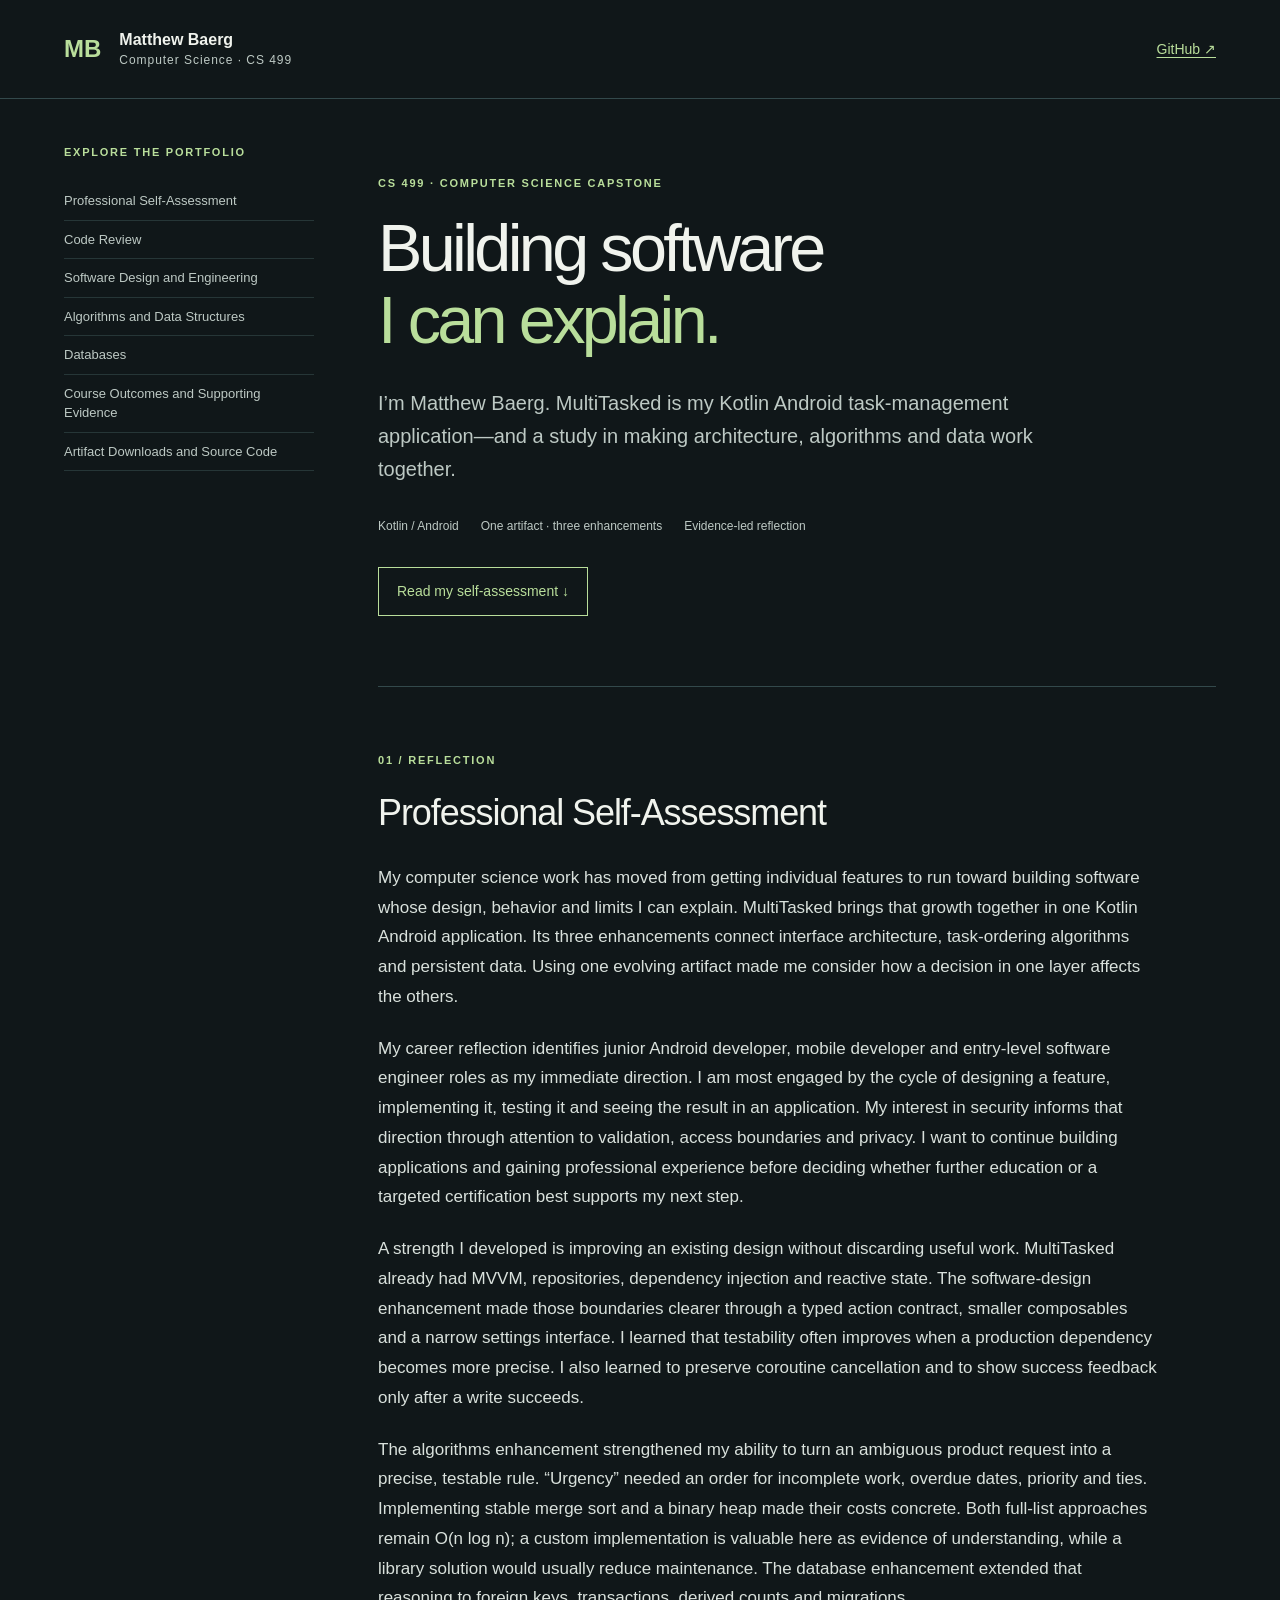
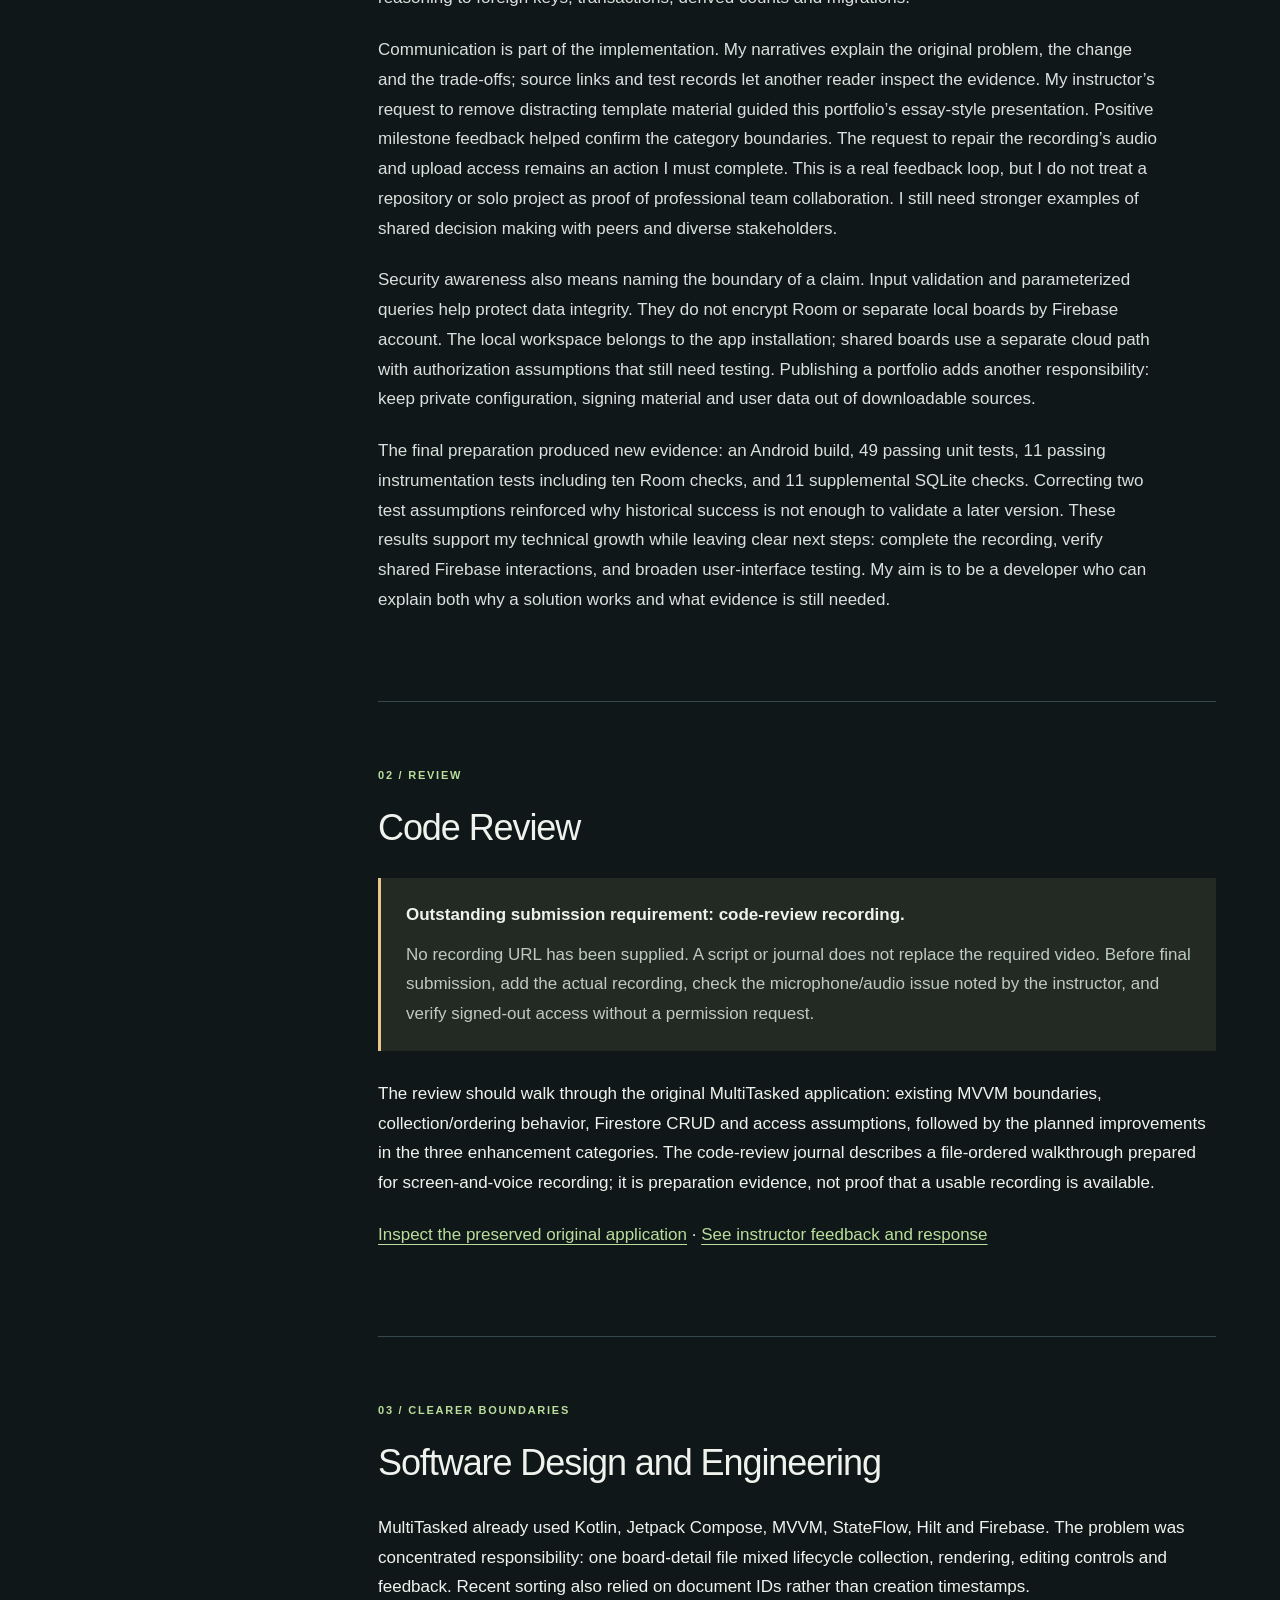
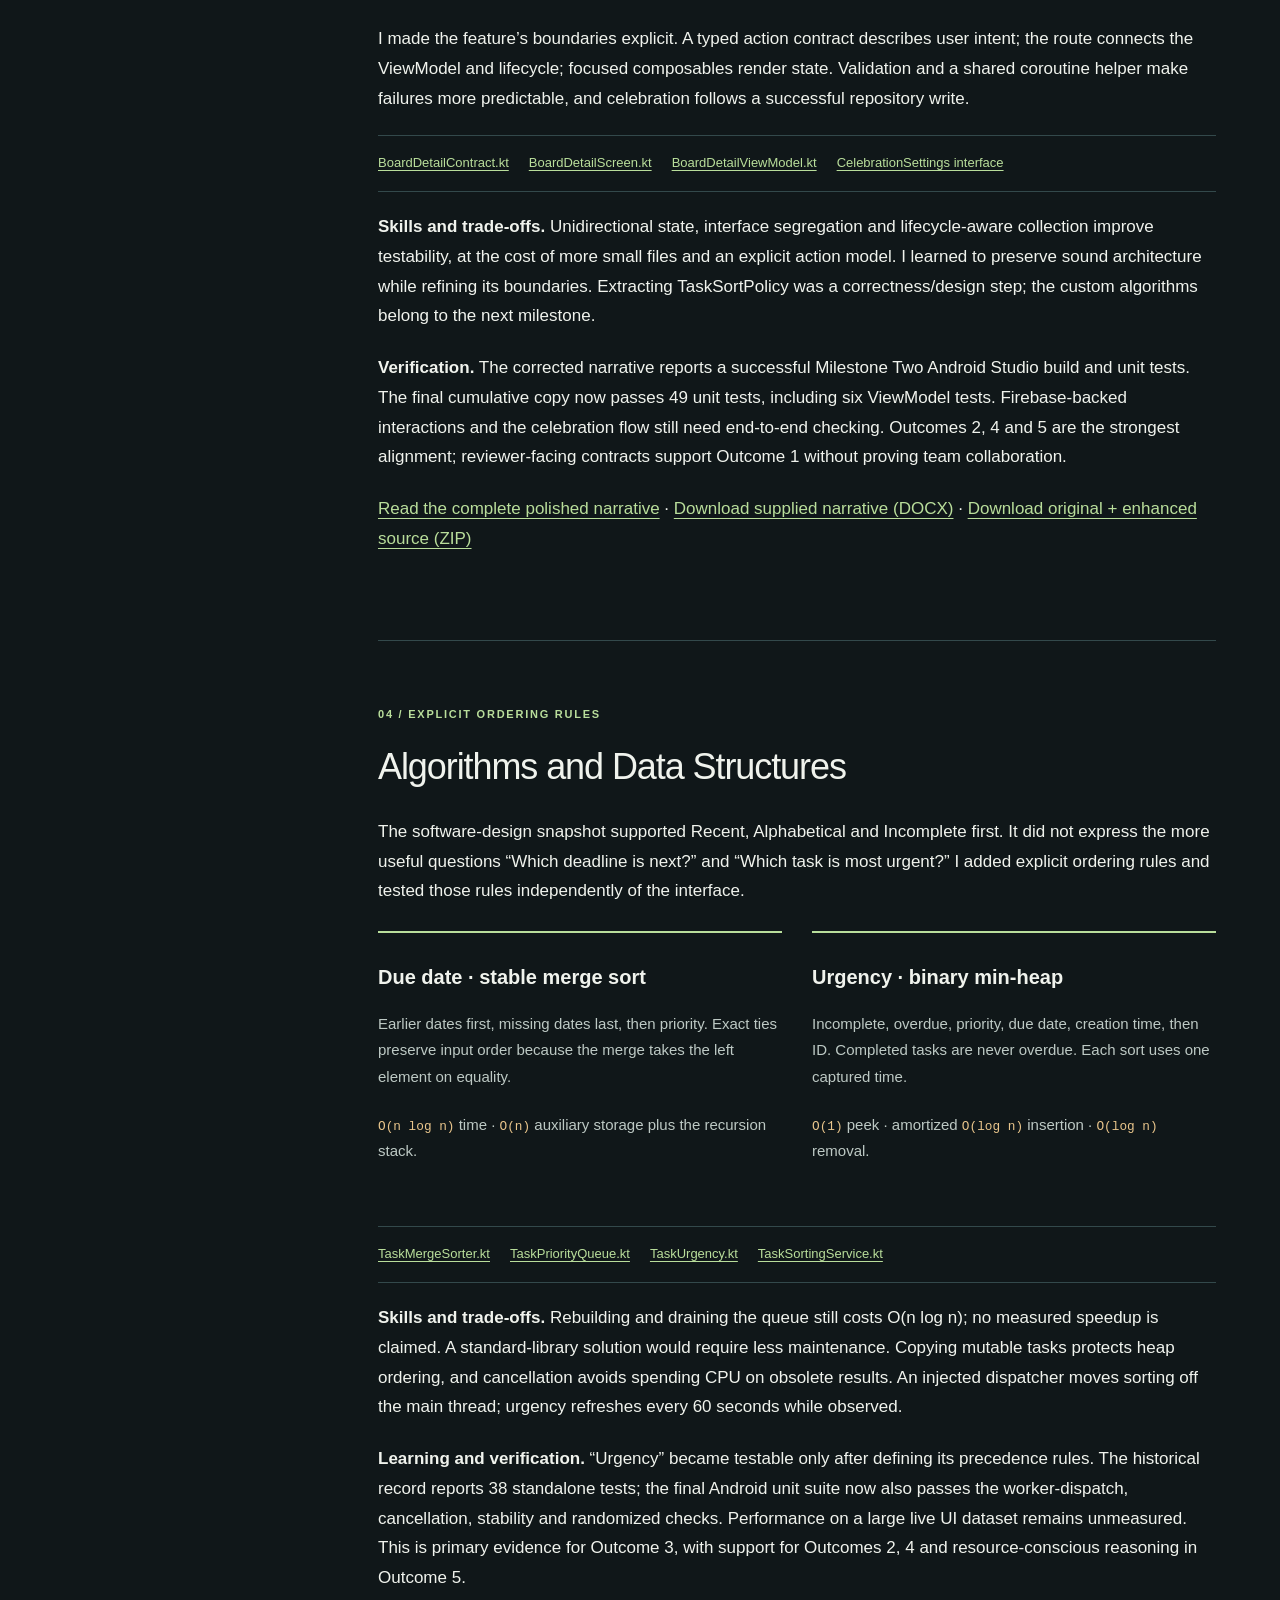
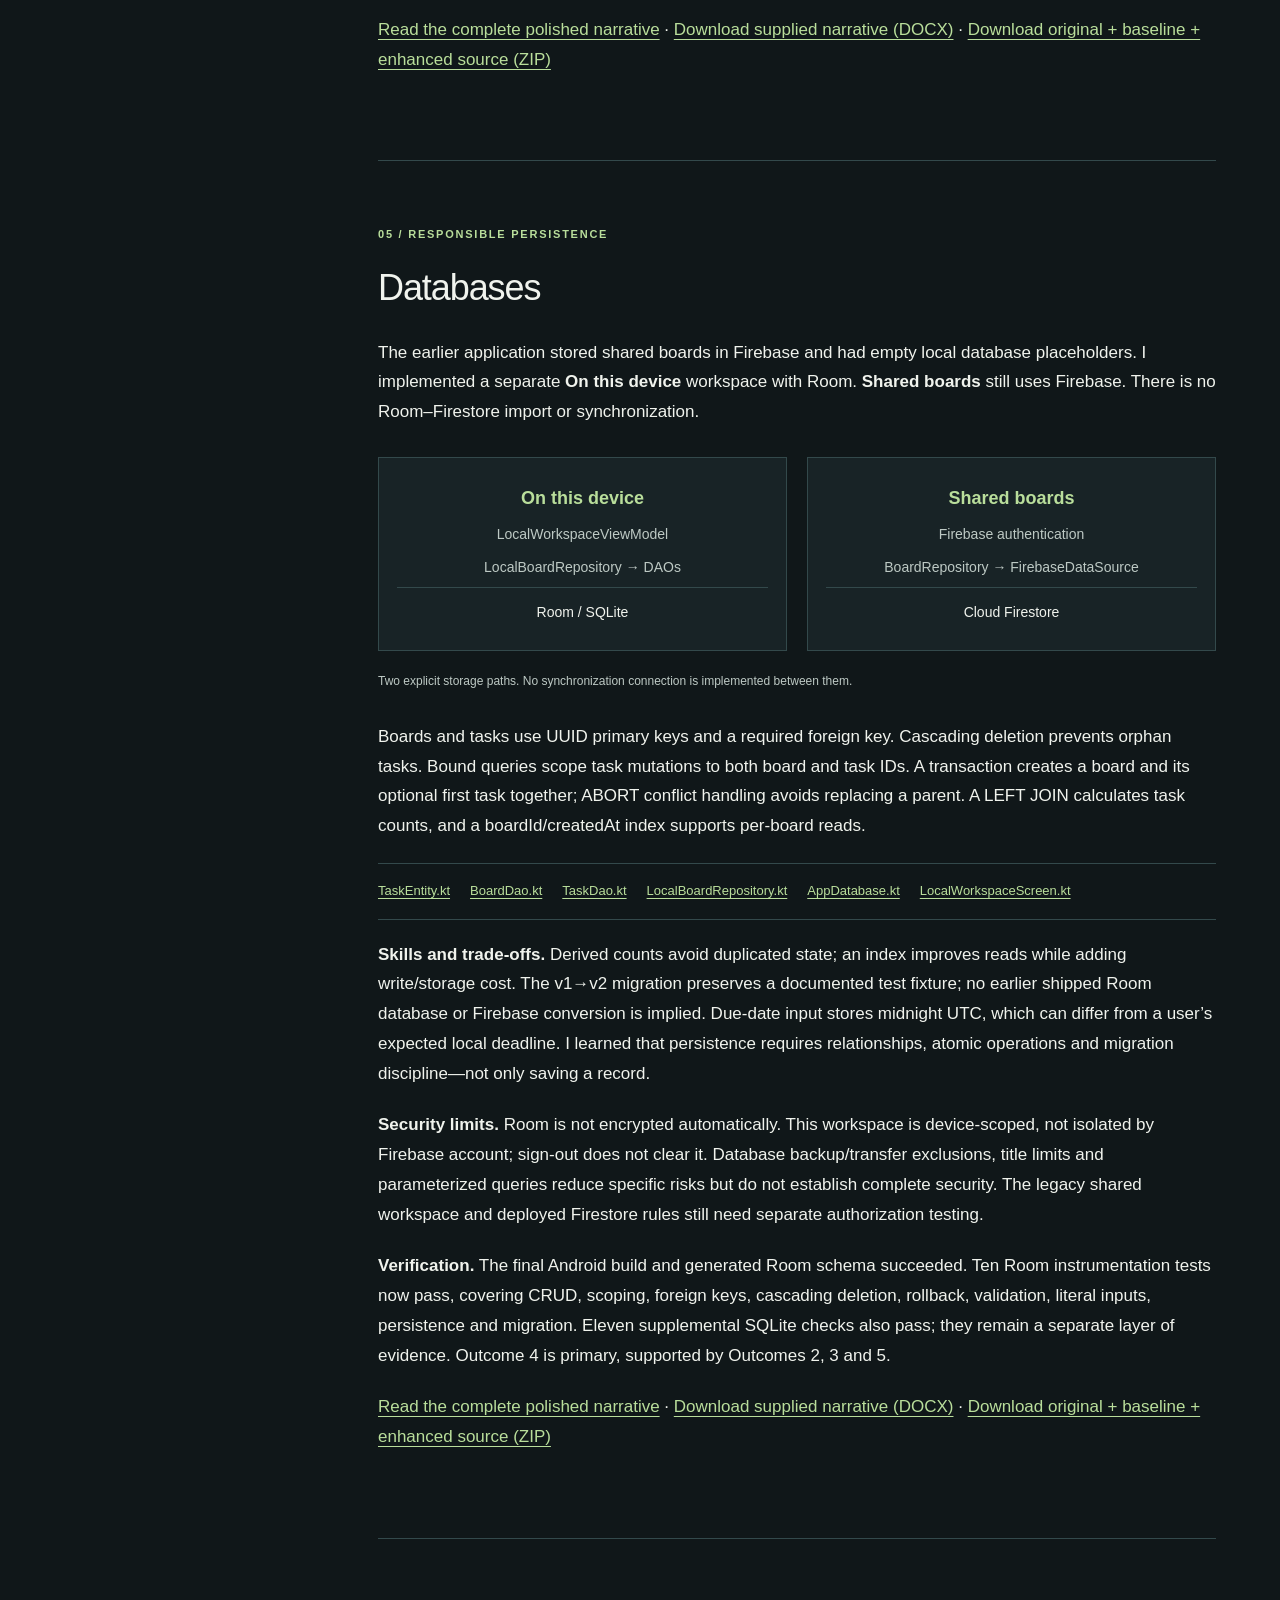
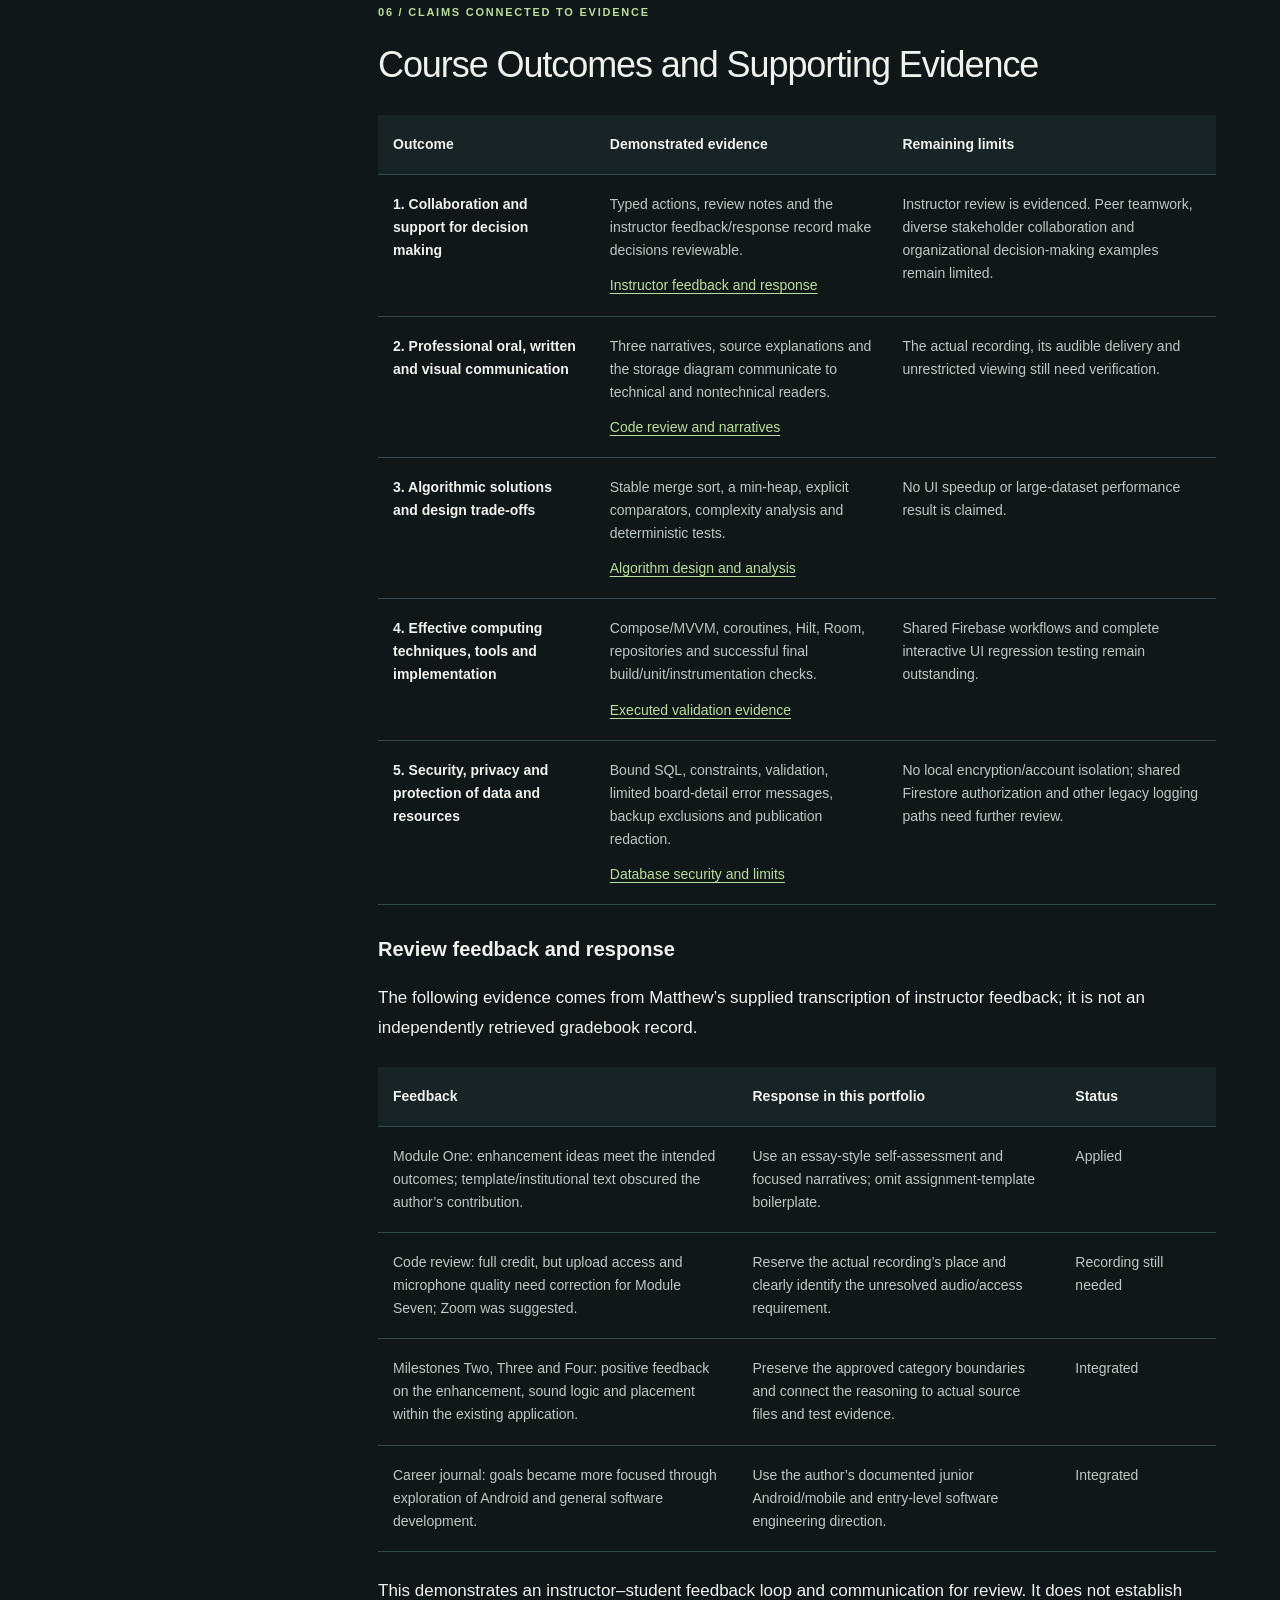
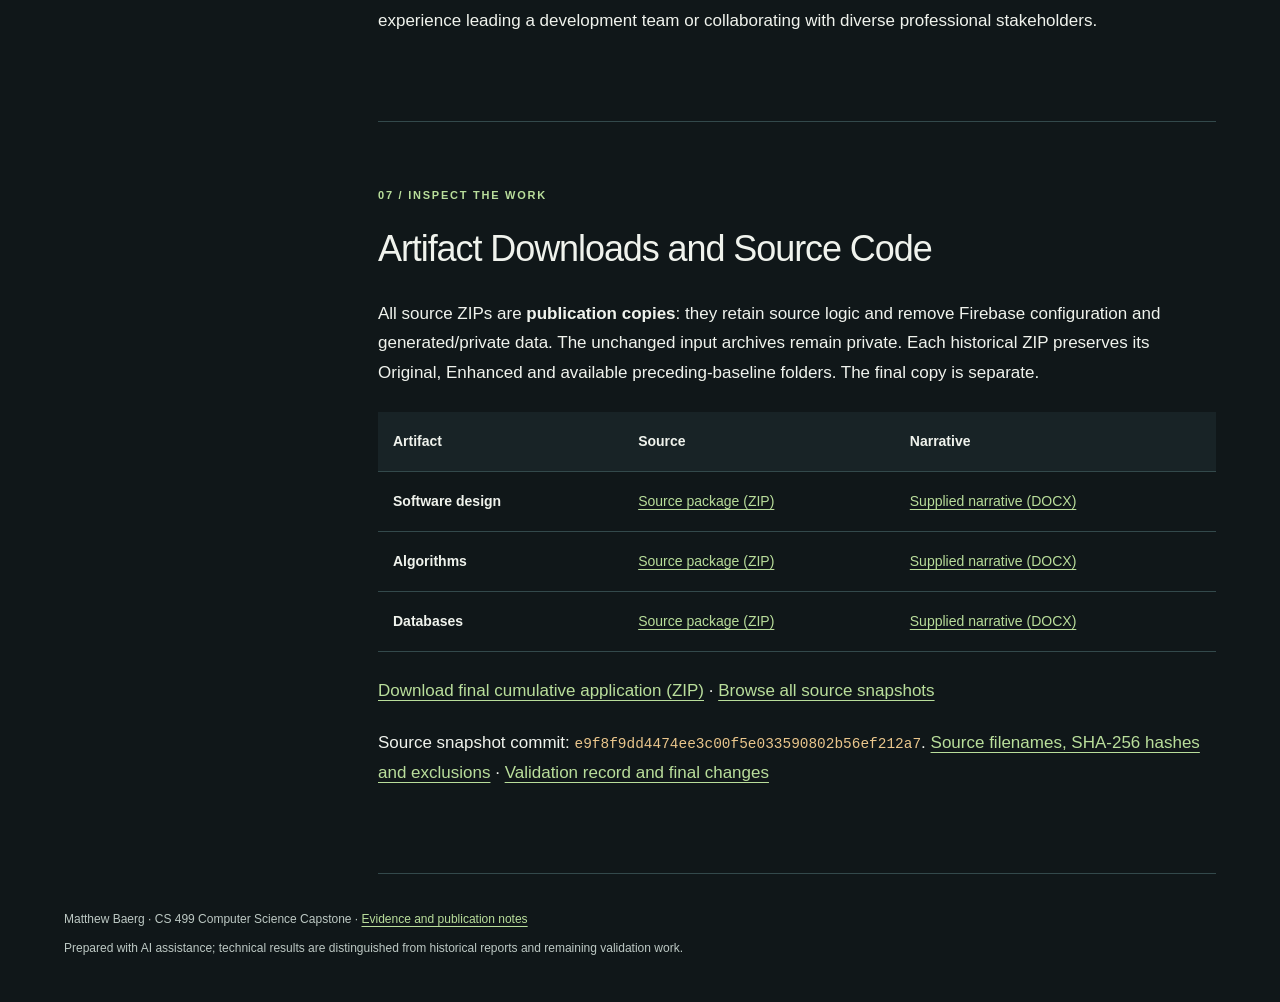
==== docs/index.html @ eed85184 "Build accessible CS 499 portfolio with narratives, outcomes and evidence" ====
<!doctype html><html lang="en"><head><meta charset="utf-8"><meta name="viewport" content="width=device-width,initial-scale=1"><meta name="description" content="Matthew Baerg’s CS 499 ePortfolio: MultiTasked Android architecture, algorithms, databases, and verified evidence."><title>CS 499 ePortfolio | Matthew Baerg</title><link rel="stylesheet" href="assets/style.css"></head><body><a class="skip" href="#main">Skip to content</a><header><a class="brand" href="index.html">MB<span>Matthew Baerg <small>Computer Science · CS 499</small></span></a><a class="repo-link" href="https://github.com/NovaKampfer/Capstone">GitHub ↗</a></header><div class="layout"><aside><nav aria-label="Portfolio sections"><p class="eyebrow">Explore the portfolio</p><a href="#assessment">Professional Self-Assessment</a><a href="#review">Code Review</a><a href="#design">Software Design and Engineering</a><a href="#algorithms">Algorithms and Data Structures</a><a href="#databases">Databases</a><a href="#outcomes">Course Outcomes and Supporting Evidence</a><a href="#downloads">Artifact Downloads and Source Code</a></nav></aside><main id="main" tabindex="-1"><div class="hero"><p class="eyebrow">CS 499 · Computer Science Capstone</p><h1>Building software<br><span>I can explain.</span></h1><p class="lede">I’m Matthew Baerg. MultiTasked is my Kotlin Android task-management application—and a study in making architecture, algorithms and data work together.</p><div class="hero-meta"><span>Kotlin / Android</span><span>One artifact · three enhancements</span><span>Evidence-led reflection</span></div><a class="button" href="#assessment">Read my self-assessment ↓</a></div><section id="assessment" aria-labelledby="assessment-title"><p class="eyebrow">01 / Reflection</p><h2 id="assessment-title">Professional Self-Assessment</h2><div class="prose"><p>My computer science work has moved from getting individual features to run toward building software whose design, behavior and limits I can explain. MultiTasked brings that growth together in one Kotlin Android application. Its three enhancements connect interface architecture, task-ordering algorithms and persistent data. Using one evolving artifact made me consider how a decision in one layer affects the others.</p><p>My career reflection identifies junior Android developer, mobile developer and entry-level software engineer roles as my immediate direction. I am most engaged by the cycle of designing a feature, implementing it, testing it and seeing the result in an application. My interest in security informs that direction through attention to validation, access boundaries and privacy. I want to continue building applications and gaining professional experience before deciding whether further education or a targeted certification best supports my next step.</p><p>A strength I developed is improving an existing design without discarding useful work. MultiTasked already had MVVM, repositories, dependency injection and reactive state. The software-design enhancement made those boundaries clearer through a typed action contract, smaller composables and a narrow settings interface. I learned that testability often improves when a production dependency becomes more precise. I also learned to preserve coroutine cancellation and to show success feedback only after a write succeeds.</p><p>The algorithms enhancement strengthened my ability to turn an ambiguous product request into a precise, testable rule. “Urgency” needed an order for incomplete work, overdue dates, priority and ties. Implementing stable merge sort and a binary heap made their costs concrete. Both full-list approaches remain O(n log n); a custom implementation is valuable here as evidence of understanding, while a library solution would usually reduce maintenance. The database enhancement extended that reasoning to foreign keys, transactions, derived counts and migrations.</p><p>Communication is part of the implementation. My narratives explain the original problem, the change and the trade-offs; source links and test records let another reader inspect the evidence. My instructor’s request to remove distracting template material guided this portfolio’s essay-style presentation. Positive milestone feedback helped confirm the category boundaries. The request to repair the recording’s audio and upload access remains an action I must complete. This is a real feedback loop, but I do not treat a repository or solo project as proof of professional team collaboration. I still need stronger examples of shared decision making with peers and diverse stakeholders.</p><p>Security awareness also means naming the boundary of a claim. Input validation and parameterized queries help protect data integrity. They do not encrypt Room or separate local boards by Firebase account. The local workspace belongs to the app installation; shared boards use a separate cloud path with authorization assumptions that still need testing. Publishing a portfolio adds another responsibility: keep private configuration, signing material and user data out of downloadable sources.</p><p>The final preparation produced new evidence: an Android build, 49 passing unit tests, 11 passing instrumentation tests including ten Room checks, and 11 supplemental SQLite checks. Correcting two test assumptions reinforced why historical success is not enough to validate a later version. These results support my technical growth while leaving clear next steps: complete the recording, verify shared Firebase interactions, and broaden user-interface testing. My aim is to be a developer who can explain both why a solution works and what evidence is still needed.</p></div></section><section id="review" aria-labelledby="review-title"><p class="eyebrow">02 / Review</p><h2 id="review-title">Code Review</h2><div class="notice"><strong>Outstanding submission requirement: code-review recording.</strong><p>No recording URL has been supplied. A script or journal does not replace the required video. Before final submission, add the actual recording, check the microphone/audio issue noted by the instructor, and verify signed-out access without a permission request.</p></div><p>The review should walk through the original MultiTasked application: existing MVVM boundaries, collection/ordering behavior, Firestore CRUD and access assumptions, followed by the planned improvements in the three enhancement categories. The code-review journal describes a file-ordered walkthrough prepared for screen-and-voice recording; it is preparation evidence, not proof that a usable recording is available.</p><p><a href="https://github.com/NovaKampfer/Capstone/blob/e9f8f9dd4474ee3c00f5e033590802b56ef212a7/artifacts/milestone-four/Original/README.md">Inspect the preserved original application</a> · <a href="#feedback">See instructor feedback and response</a></p></section><section id="design" aria-labelledby="design-title"><p class="eyebrow">03 / Clearer boundaries</p><h2 id="design-title">Software Design and Engineering</h2><p>MultiTasked already used Kotlin, Jetpack Compose, MVVM, StateFlow, Hilt and Firebase. The problem was concentrated responsibility: one board-detail file mixed lifecycle collection, rendering, editing controls and feedback. Recent sorting also relied on document IDs rather than creation timestamps.</p><p>I made the feature’s boundaries explicit. A typed action contract describes user intent; the route connects the ViewModel and lifecycle; focused composables render state. Validation and a shared coroutine helper make failures more predictable, and celebration follows a successful repository write.</p><div class="source-list"><a href="https://github.com/NovaKampfer/Capstone/blob/e9f8f9dd4474ee3c00f5e033590802b56ef212a7/artifacts/milestone-two/Enhanced/app/src/main/java/com/MatthewBaerg/multitasked/ui/tasks/BoardDetailContract.kt">BoardDetailContract.kt</a><a href="https://github.com/NovaKampfer/Capstone/blob/e9f8f9dd4474ee3c00f5e033590802b56ef212a7/artifacts/milestone-two/Enhanced/app/src/main/java/com/MatthewBaerg/multitasked/ui/tasks/BoardDetailScreen.kt">BoardDetailScreen.kt</a><a href="https://github.com/NovaKampfer/Capstone/blob/e9f8f9dd4474ee3c00f5e033590802b56ef212a7/artifacts/milestone-two/Enhanced/app/src/main/java/com/MatthewBaerg/multitasked/ui/tasks/BoardDetailViewModel.kt">BoardDetailViewModel.kt</a><a href="https://github.com/NovaKampfer/Capstone/blob/e9f8f9dd4474ee3c00f5e033590802b56ef212a7/artifacts/milestone-two/Enhanced/app/src/main/java/com/MatthewBaerg/multitasked/ui/Settings.kt">CelebrationSettings interface</a></div><p><strong>Skills and trade-offs.</strong> Unidirectional state, interface segregation and lifecycle-aware collection improve testability, at the cost of more small files and an explicit action model. I learned to preserve sound architecture while refining its boundaries. Extracting TaskSortPolicy was a correctness/design step; the custom algorithms belong to the next milestone.</p><p><strong>Verification.</strong> The corrected narrative reports a successful Milestone Two Android Studio build and unit tests. The final cumulative copy now passes 49 unit tests, including six ViewModel tests. Firebase-backed interactions and the celebration flow still need end-to-end checking. Outcomes 2, 4 and 5 are the strongest alignment; reviewer-facing contracts support Outcome 1 without proving team collaboration.</p><p><a href="design-narrative.html">Read the complete polished narrative</a> · <a href="downloads/software-design-narrative.docx">Download supplied narrative (DOCX)</a> · <a href="downloads/MultiTasked-milestone-two-publication.zip">Download original + enhanced source (ZIP)</a></p></section><section id="algorithms" aria-labelledby="algorithms-title"><p class="eyebrow">04 / Explicit ordering rules</p><h2 id="algorithms-title">Algorithms and Data Structures</h2><p>The software-design snapshot supported Recent, Alphabetical and Incomplete first. It did not express the more useful questions “Which deadline is next?” and “Which task is most urgent?” I added explicit ordering rules and tested those rules independently of the interface.</p><div class="comparison"><div><h3>Due date · stable merge sort</h3><p>Earlier dates first, missing dates last, then priority. Exact ties preserve input order because the merge takes the left element on equality.</p><p><code>O(n log n)</code> time · <code>O(n)</code> auxiliary storage plus the recursion stack.</p></div><div><h3>Urgency · binary min-heap</h3><p>Incomplete, overdue, priority, due date, creation time, then ID. Completed tasks are never overdue. Each sort uses one captured time.</p><p><code>O(1)</code> peek · amortized <code>O(log n)</code> insertion · <code>O(log n)</code> removal.</p></div></div><div class="source-list"><a href="https://github.com/NovaKampfer/Capstone/blob/e9f8f9dd4474ee3c00f5e033590802b56ef212a7/artifacts/milestone-three/Enhanced/app/src/main/java/com/MatthewBaerg/multitasked/ui/tasks/TaskMergeSorter.kt">TaskMergeSorter.kt</a><a href="https://github.com/NovaKampfer/Capstone/blob/e9f8f9dd4474ee3c00f5e033590802b56ef212a7/artifacts/milestone-three/Enhanced/app/src/main/java/com/MatthewBaerg/multitasked/ui/tasks/TaskPriorityQueue.kt">TaskPriorityQueue.kt</a><a href="https://github.com/NovaKampfer/Capstone/blob/e9f8f9dd4474ee3c00f5e033590802b56ef212a7/artifacts/milestone-three/Enhanced/app/src/main/java/com/MatthewBaerg/multitasked/ui/tasks/TaskUrgency.kt">TaskUrgency.kt</a><a href="https://github.com/NovaKampfer/Capstone/blob/e9f8f9dd4474ee3c00f5e033590802b56ef212a7/artifacts/milestone-three/Enhanced/app/src/main/java/com/MatthewBaerg/multitasked/ui/tasks/TaskSortingService.kt">TaskSortingService.kt</a></div><p><strong>Skills and trade-offs.</strong> Rebuilding and draining the queue still costs O(n log n); no measured speedup is claimed. A standard-library solution would require less maintenance. Copying mutable tasks protects heap ordering, and cancellation avoids spending CPU on obsolete results. An injected dispatcher moves sorting off the main thread; urgency refreshes every 60 seconds while observed.</p><p><strong>Learning and verification.</strong> “Urgency” became testable only after defining its precedence rules. The historical record reports 38 standalone tests; the final Android unit suite now also passes the worker-dispatch, cancellation, stability and randomized checks. Performance on a large live UI dataset remains unmeasured. This is primary evidence for Outcome 3, with support for Outcomes 2, 4 and resource-conscious reasoning in Outcome 5.</p><p><a href="algorithms-narrative.html">Read the complete polished narrative</a> · <a href="downloads/algorithms-narrative.docx">Download supplied narrative (DOCX)</a> · <a href="downloads/MultiTasked-milestone-three-publication.zip">Download original + baseline + enhanced source (ZIP)</a></p></section><section id="databases" aria-labelledby="databases-title"><p class="eyebrow">05 / Responsible persistence</p><h2 id="databases-title">Databases</h2><p>The earlier application stored shared boards in Firebase and had empty local database placeholders. I implemented a separate <strong>On this device</strong> workspace with Room. <strong>Shared boards</strong> still uses Firebase. There is no Room–Firestore import or synchronization.</p><figure class="architecture"><div><strong>On this device</strong><span>LocalWorkspaceViewModel</span><span>LocalBoardRepository → DAOs</span><b>Room / SQLite</b></div><div><strong>Shared boards</strong><span>Firebase authentication</span><span>BoardRepository → FirebaseDataSource</span><b>Cloud Firestore</b></div><figcaption>Two explicit storage paths. No synchronization connection is implemented between them.</figcaption></figure><p>Boards and tasks use UUID primary keys and a required foreign key. Cascading deletion prevents orphan tasks. Bound queries scope task mutations to both board and task IDs. A transaction creates a board and its optional first task together; ABORT conflict handling avoids replacing a parent. A LEFT JOIN calculates task counts, and a boardId/createdAt index supports per-board reads.</p><div class="source-list"><a href="https://github.com/NovaKampfer/Capstone/blob/e9f8f9dd4474ee3c00f5e033590802b56ef212a7/artifacts/milestone-four/Enhanced/app/src/main/java/com/MatthewBaerg/multitasked/data/local/TaskEntity.kt">TaskEntity.kt</a><a href="https://github.com/NovaKampfer/Capstone/blob/e9f8f9dd4474ee3c00f5e033590802b56ef212a7/artifacts/milestone-four/Enhanced/app/src/main/java/com/MatthewBaerg/multitasked/data/local/BoardDao.kt">BoardDao.kt</a><a href="https://github.com/NovaKampfer/Capstone/blob/e9f8f9dd4474ee3c00f5e033590802b56ef212a7/artifacts/milestone-four/Enhanced/app/src/main/java/com/MatthewBaerg/multitasked/data/local/TaskDao.kt">TaskDao.kt</a><a href="https://github.com/NovaKampfer/Capstone/blob/e9f8f9dd4474ee3c00f5e033590802b56ef212a7/artifacts/milestone-four/Enhanced/app/src/main/java/com/MatthewBaerg/multitasked/data/local/LocalBoardRepository.kt">LocalBoardRepository.kt</a><a href="https://github.com/NovaKampfer/Capstone/blob/e9f8f9dd4474ee3c00f5e033590802b56ef212a7/artifacts/milestone-four/Enhanced/app/src/main/java/com/MatthewBaerg/multitasked/data/local/AppDatabase.kt">AppDatabase.kt</a><a href="https://github.com/NovaKampfer/Capstone/blob/e9f8f9dd4474ee3c00f5e033590802b56ef212a7/artifacts/milestone-four/Enhanced/app/src/main/java/com/MatthewBaerg/multitasked/ui/local/LocalWorkspaceScreen.kt">LocalWorkspaceScreen.kt</a></div><p><strong>Skills and trade-offs.</strong> Derived counts avoid duplicated state; an index improves reads while adding write/storage cost. The v1→v2 migration preserves a documented test fixture; no earlier shipped Room database or Firebase conversion is implied. Due-date input stores midnight UTC, which can differ from a user’s expected local deadline. I learned that persistence requires relationships, atomic operations and migration discipline—not only saving a record.</p><p><strong>Security limits.</strong> Room is not encrypted automatically. This workspace is device-scoped, not isolated by Firebase account; sign-out does not clear it. Database backup/transfer exclusions, title limits and parameterized queries reduce specific risks but do not establish complete security. The legacy shared workspace and deployed Firestore rules still need separate authorization testing.</p><p><strong>Verification.</strong> The final Android build and generated Room schema succeeded. Ten Room instrumentation tests now pass, covering CRUD, scoping, foreign keys, cascading deletion, rollback, validation, literal inputs, persistence and migration. Eleven supplemental SQLite checks also pass; they remain a separate layer of evidence. Outcome 4 is primary, supported by Outcomes 2, 3 and 5.</p><p><a href="databases-narrative.html">Read the complete polished narrative</a> · <a href="downloads/databases-narrative.docx">Download supplied narrative (DOCX)</a> · <a href="downloads/MultiTasked-milestone-four-publication.zip">Download original + baseline + enhanced source (ZIP)</a></p></section><section id="outcomes" aria-labelledby="outcomes-title"><p class="eyebrow">06 / Claims connected to evidence</p><h2 id="outcomes-title">Course Outcomes and Supporting Evidence</h2><div class="table-wrap" tabindex="0" role="region" aria-label="Course outcomes and evidence"><table><thead><tr><th scope="col">Outcome</th><th scope="col">Demonstrated evidence</th><th scope="col">Remaining limits</th></tr></thead><tbody><tr><th scope="row">1. Collaboration and support for decision making</th><td>Typed actions, review notes and the instructor feedback/response record make decisions reviewable.<p><a href="index.html#feedback">Instructor feedback and response</a></p></td><td>Instructor review is evidenced. Peer teamwork, diverse stakeholder collaboration and organizational decision-making examples remain limited.</td></tr><tr><th scope="row">2. Professional oral, written and visual communication</th><td>Three narratives, source explanations and the storage diagram communicate to technical and nontechnical readers.<p><a href="index.html#review">Code review and narratives</a></p></td><td>The actual recording, its audible delivery and unrestricted viewing still need verification.</td></tr><tr><th scope="row">3. Algorithmic solutions and design trade-offs</th><td>Stable merge sort, a min-heap, explicit comparators, complexity analysis and deterministic tests.<p><a href="algorithms-narrative.html">Algorithm design and analysis</a></p></td><td>No UI speedup or large-dataset performance result is claimed.</td></tr><tr><th scope="row">4. Effective computing techniques, tools and implementation</th><td>Compose/MVVM, coroutines, Hilt, Room, repositories and successful final build/unit/instrumentation checks.<p><a href="evidence.html">Executed validation evidence</a></p></td><td>Shared Firebase workflows and complete interactive UI regression testing remain outstanding.</td></tr><tr><th scope="row">5. Security, privacy and protection of data and resources</th><td>Bound SQL, constraints, validation, limited board-detail error messages, backup exclusions and publication redaction.<p><a href="index.html#databases">Database security and limits</a></p></td><td>No local encryption/account isolation; shared Firestore authorization and other legacy logging paths need further review.</td></tr></tbody></table></div><div id="feedback"><h3>Review feedback and response</h3><p>The following evidence comes from Matthew’s supplied transcription of instructor feedback; it is not an independently retrieved gradebook record.</p><div class="table-wrap" tabindex="0" role="region" aria-label="Instructor feedback and actions"><table><thead><tr><th scope="col">Feedback</th><th scope="col">Response in this portfolio</th><th scope="col">Status</th></tr></thead><tbody><tr><td>Module One: enhancement ideas meet the intended outcomes; template/institutional text obscured the author’s contribution.</td><td>Use an essay-style self-assessment and focused narratives; omit assignment-template boilerplate.</td><td>Applied</td></tr><tr><td>Code review: full credit, but upload access and microphone quality need correction for Module Seven; Zoom was suggested.</td><td>Reserve the actual recording’s place and clearly identify the unresolved audio/access requirement.</td><td>Recording still needed</td></tr><tr><td>Milestones Two, Three and Four: positive feedback on the enhancement, sound logic and placement within the existing application.</td><td>Preserve the approved category boundaries and connect the reasoning to actual source files and test evidence.</td><td>Integrated</td></tr><tr><td>Career journal: goals became more focused through exploration of Android and general software development.</td><td>Use the author’s documented junior Android/mobile and entry-level software engineering direction.</td><td>Integrated</td></tr></tbody></table></div><p>This demonstrates an instructor–student feedback loop and communication for review. It does not establish experience leading a development team or collaborating with diverse professional stakeholders.</p></div></section><section id="downloads" aria-labelledby="downloads-title"><p class="eyebrow">07 / Inspect the work</p><h2 id="downloads-title">Artifact Downloads and Source Code</h2><p>All source ZIPs are <strong>publication copies</strong>: they retain source logic and remove Firebase configuration and generated/private data. The unchanged input archives remain private. Each historical ZIP preserves its Original, Enhanced and available preceding-baseline folders. The final copy is separate.</p><div class="table-wrap" tabindex="0" role="region" aria-label="Artifact downloads"><table><thead><tr><th scope="col">Artifact</th><th scope="col">Source</th><th scope="col">Narrative</th></tr></thead><tbody><tr><th scope="row">Software design</th><td><a href="downloads/MultiTasked-milestone-two-publication.zip">Source package (ZIP)</a></td><td><a href="downloads/software-design-narrative.docx">Supplied narrative (DOCX)</a></td></tr><tr><th scope="row">Algorithms</th><td><a href="downloads/MultiTasked-milestone-three-publication.zip">Source package (ZIP)</a></td><td><a href="downloads/algorithms-narrative.docx">Supplied narrative (DOCX)</a></td></tr><tr><th scope="row">Databases</th><td><a href="downloads/MultiTasked-milestone-four-publication.zip">Source package (ZIP)</a></td><td><a href="downloads/databases-narrative.docx">Supplied narrative (DOCX)</a></td></tr></tbody></table></div><p><a href="downloads/MultiTasked-final-publication.zip">Download final cumulative application (ZIP)</a> · <a href="https://github.com/NovaKampfer/Capstone/tree/e9f8f9dd4474ee3c00f5e033590802b56ef212a7/artifacts">Browse all source snapshots</a></p><p>Source snapshot commit: <code>e9f8f9dd4474ee3c00f5e033590802b56ef212a7</code>. <a href="evidence/provenance.json">Source filenames, SHA-256 hashes and exclusions</a> · <a href="evidence.html">Validation record and final changes</a></p></section></main></div><footer>Matthew Baerg · CS 499 Computer Science Capstone · <a href="evidence.html">Evidence and publication notes</a><p>Prepared with AI assistance; technical results are distinguished from historical reports and remaining validation work.</p></footer></body></html>
---- docs/assets/style.css ----
:root{color-scheme:dark;--bg:#101719;--surface:#182326;--line:#33494b;--ink:#f0f3ed;--muted:#bdc9c4;--accent:#b9de9b;--gold:#eac68c}*{box-sizing:border-box}html{scroll-behavior:smooth;scroll-padding-top:2rem}body{margin:0;background:var(--bg);color:var(--ink);font-family:Segoe UI,Arial,sans-serif;font-size:17px;line-height:1.75}a{color:var(--accent);text-underline-offset:.22em;text-decoration-thickness:1px}a:hover{color:white}a:focus-visible,button:focus-visible,[tabindex]:focus-visible,summary:focus-visible{outline:3px solid var(--gold);outline-offset:5px}header{max-width:1440px;margin:auto;padding:28px 5%;display:flex;justify-content:space-between;align-items:center;border-bottom:1px solid var(--line)}.brand{display:flex;align-items:center;gap:18px;font-size:24px;font-weight:700;text-decoration:none;color:var(--accent)}.brand span{font-size:16px;color:var(--ink);line-height:1.4}.brand small{display:block;font-size:12px;letter-spacing:.08em;color:var(--muted);font-weight:400}.repo-link{font-size:14px}.layout{max-width:1440px;margin:auto;display:grid;grid-template-columns:250px minmax(0,1fr);gap:64px;padding:0 5%}aside nav{position:sticky;top:24px;padding:44px 0}nav a{display:block;padding:9px 0;font-size:13px;color:var(--muted);line-height:1.5;text-decoration:none;border-bottom:1px solid #263637}nav a:hover{color:var(--accent)}.eyebrow{text-transform:uppercase;font-size:11px;letter-spacing:.16em;color:var(--accent);font-weight:700;margin:0 0 20px}.hero{padding:75px 0 70px;border-bottom:1px solid var(--line)}h1{font-size:clamp(40px,5.2vw,72px);font-weight:500;letter-spacing:-.055em;line-height:1.08;margin:20px 0 30px}h1 span{color:var(--accent)}.lede{font-size:20px;line-height:1.65;max-width:720px;color:var(--muted)}.hero-meta{display:flex;gap:8px 22px;flex-wrap:wrap;font-size:12px;color:var(--muted);margin:30px 0}.button{display:inline-block;border:1px solid var(--accent);padding:11px 18px;text-decoration:none;font-size:14px}.button:hover{background:var(--accent);color:var(--bg)}section{padding:64px 0;border-bottom:1px solid var(--line);scroll-margin-top:24px}h2{font-size:clamp(26px,3vw,36px);line-height:1.25;font-weight:500;letter-spacing:-.03em;margin:0 0 28px}h3{font-size:20px;line-height:1.4;font-weight:600;margin-top:30px}p{margin:0 0 22px}.prose{max-width:780px}.prose p{color:#d9e1dc}.prose h2{font-size:26px;margin-top:45px}.prose>p:first-child{margin-top:20px}strong{color:var(--ink);font-weight:600}.notice{border-left:3px solid var(--gold);background:#232923;padding:22px 25px;margin:22px 0 28px}.notice p{color:var(--muted);margin:10px 0 0}.source-list{display:flex;flex-wrap:wrap;gap:9px 20px;padding:16px 0;margin-bottom:20px;border-top:1px solid var(--line);border-bottom:1px solid var(--line);font-size:13px}.comparison{display:grid;grid-template-columns:1fr 1fr;gap:30px;margin:25px 0}.comparison>div{border-top:2px solid var(--accent);padding:0 0 15px}.comparison p{font-size:15px;color:var(--muted)}.table-wrap{max-width:100%;overflow-x:auto;margin:24px 0}table{width:100%;border-collapse:collapse;font-size:14px;line-height:1.65}th,td{text-align:left;vertical-align:top;padding:18px 15px;border-bottom:1px solid var(--line);min-width:150px}th{font-weight:600;color:var(--ink)}thead{background:var(--surface)}td{color:var(--muted)}td p{margin:12px 0 0}code{overflow-wrap:anywhere;font-size:.85em;color:var(--gold)}.architecture{margin:30px 0;display:grid;grid-template-columns:1fr 1fr;gap:20px}.architecture>div{display:flex;flex-direction:column;gap:8px;padding:25px 18px;background:var(--surface);border:1px solid var(--line);text-align:center;font-size:14px}.architecture strong{color:var(--accent);font-size:18px}.architecture span{color:var(--muted)}.architecture b{border-top:1px solid var(--line);padding-top:12px;font-weight:500}.architecture figcaption{grid-column:1/-1;color:var(--muted);font-size:12px}footer{max-width:1440px;margin:auto;padding:35px 5%;font-size:12px;color:var(--muted)}footer p{margin:8px 0}.skip{position:absolute;left:16px;top:-100px;background:var(--ink);color:var(--bg);padding:10px;z-index:20}.skip:focus{top:10px}main>h1{margin-top:60px}main>article{margin-bottom:60px}main>h2{margin-top:45px}li{margin-bottom:12px}img{max-width:100%;height:auto} @media(max-width:1000px){.layout{grid-template-columns:200px minmax(0,1fr);gap:30px}}@media(max-width:760px){body{font-size:16px}.layout{display:block;padding:0 6%}header{padding:22px 6%}aside nav{position:static;padding:24px 0;display:grid;grid-template-columns:1fr 1fr;gap:0 20px}nav .eyebrow{grid-column:1/-1;margin-bottom:10px}nav a{font-size:12px}.hero{padding:30px 0 45px}h1{font-size:44px}.lede{font-size:18px}section{padding:45px 0}.comparison,.architecture{grid-template-columns:1fr}.notice{padding:18px}.repo-link{font-size:12px}.brand{gap:12px}.brand span{font-size:14px}th,td{padding:12px}.table-wrap{border-right:1px solid var(--line)}}@media(prefers-reduced-motion:reduce){html{scroll-behavior:auto}}@media print{body{background:white;color:black}header,aside,footer,.button{display:none}.layout{display:block}a,p,.prose p,td,.lede{color:black}.notice,.architecture>div,thead{background:#eee;color:black}strong,th,h1 span,.eyebrow{color:black}section{break-inside:auto}a{overflow-wrap:anywhere}}
p, a, li, th, td { overflow-wrap: anywhere; }
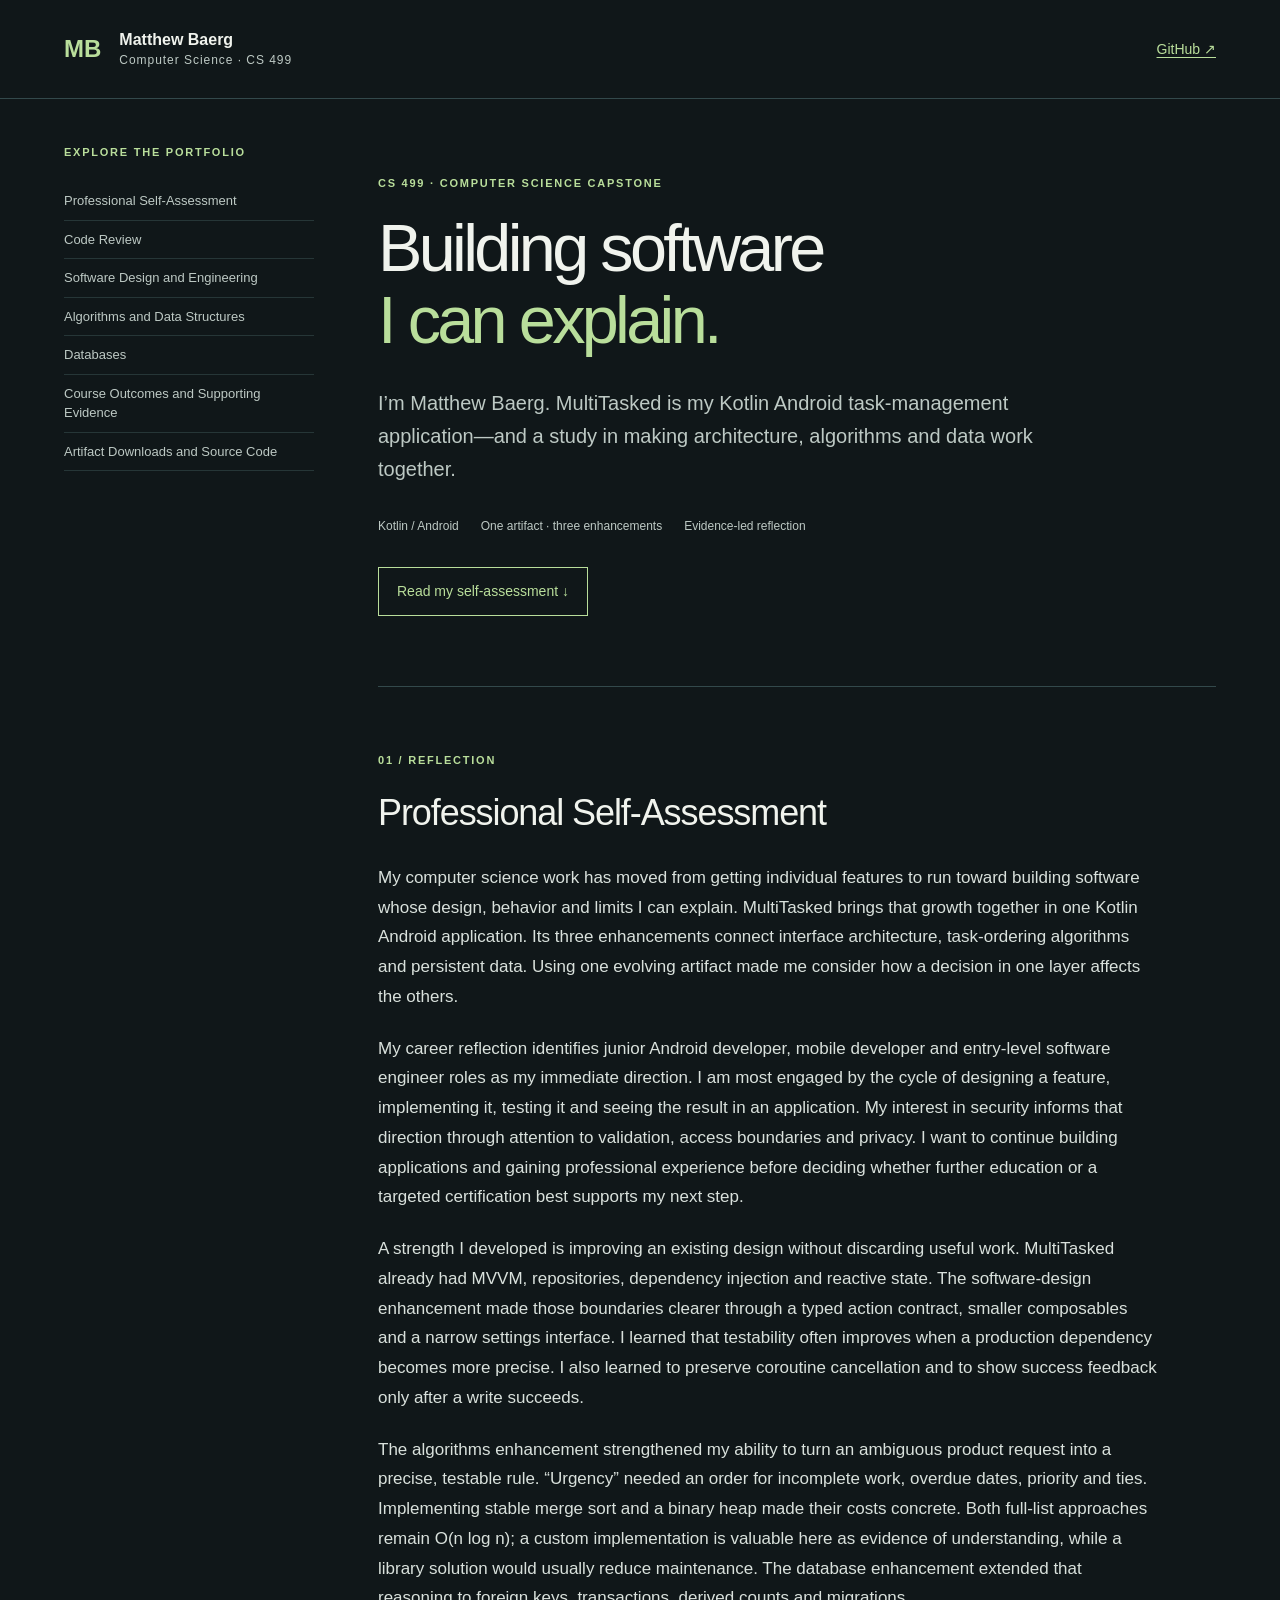
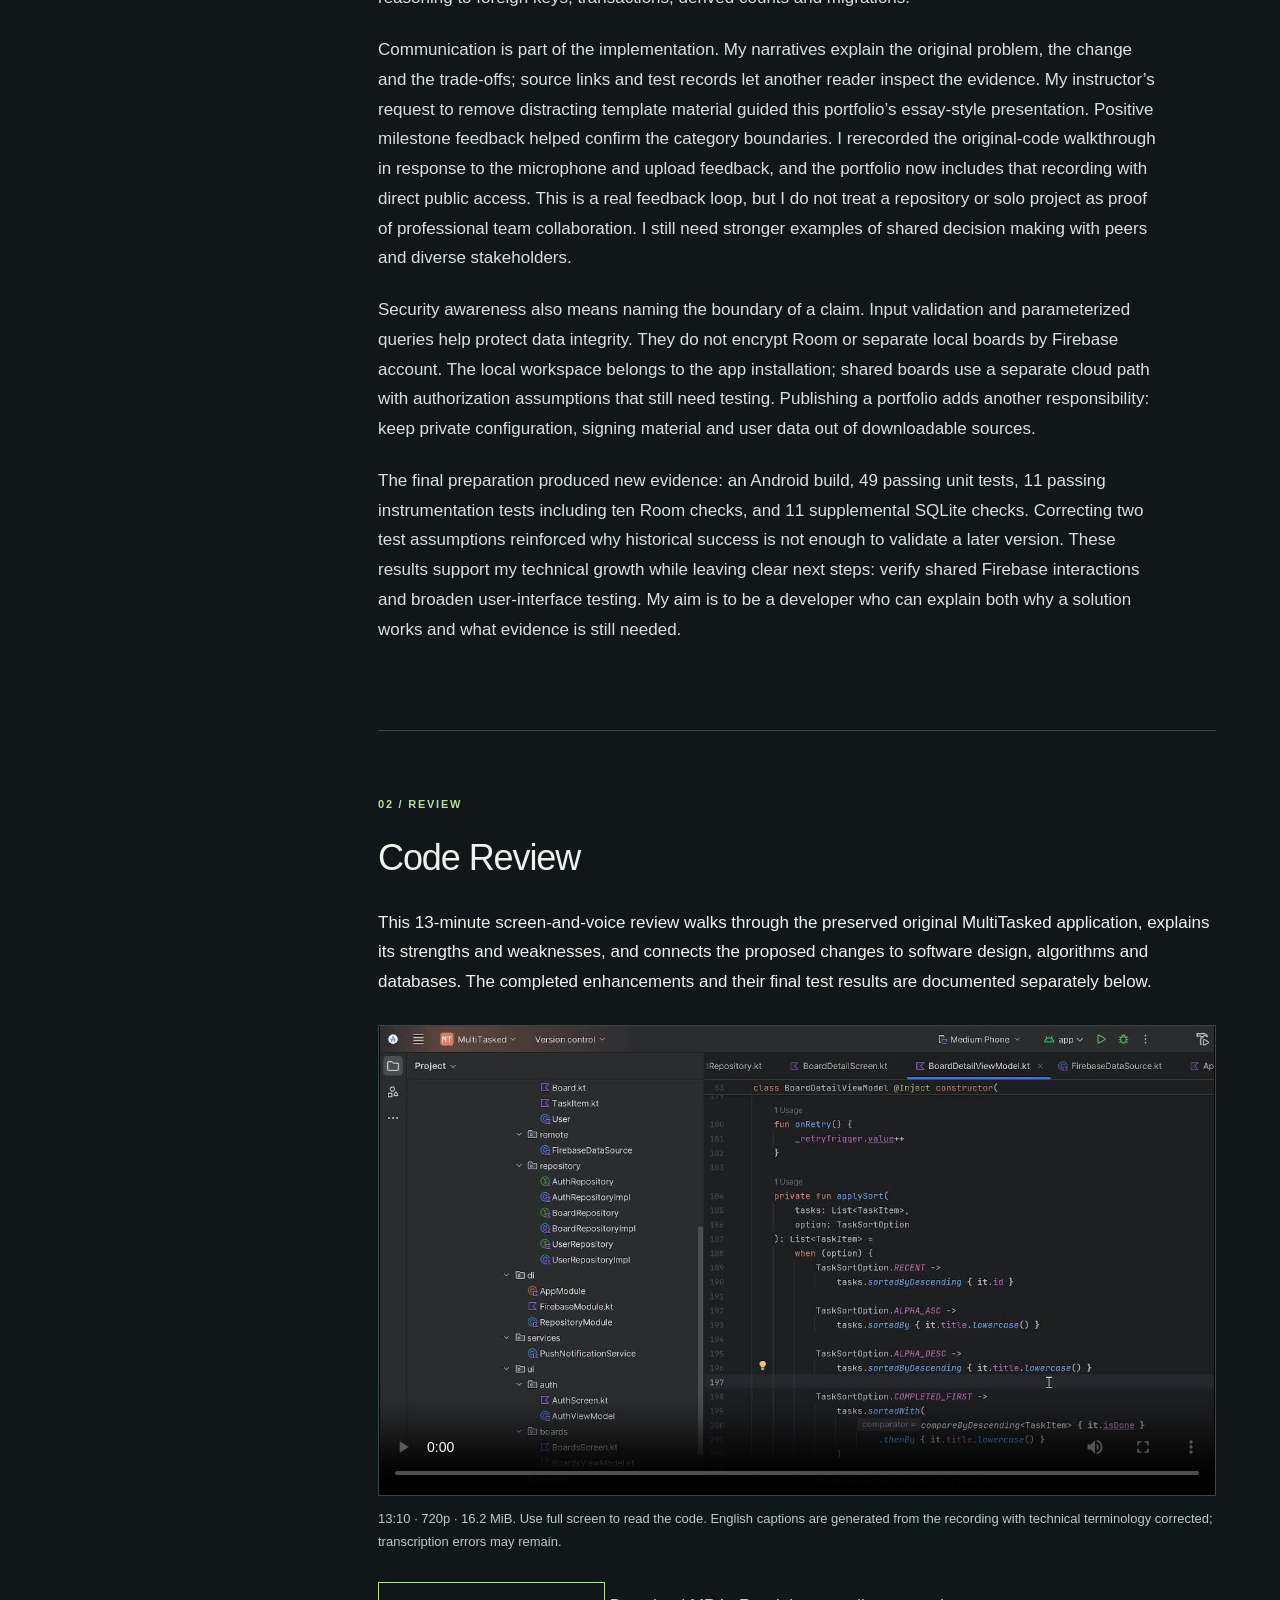
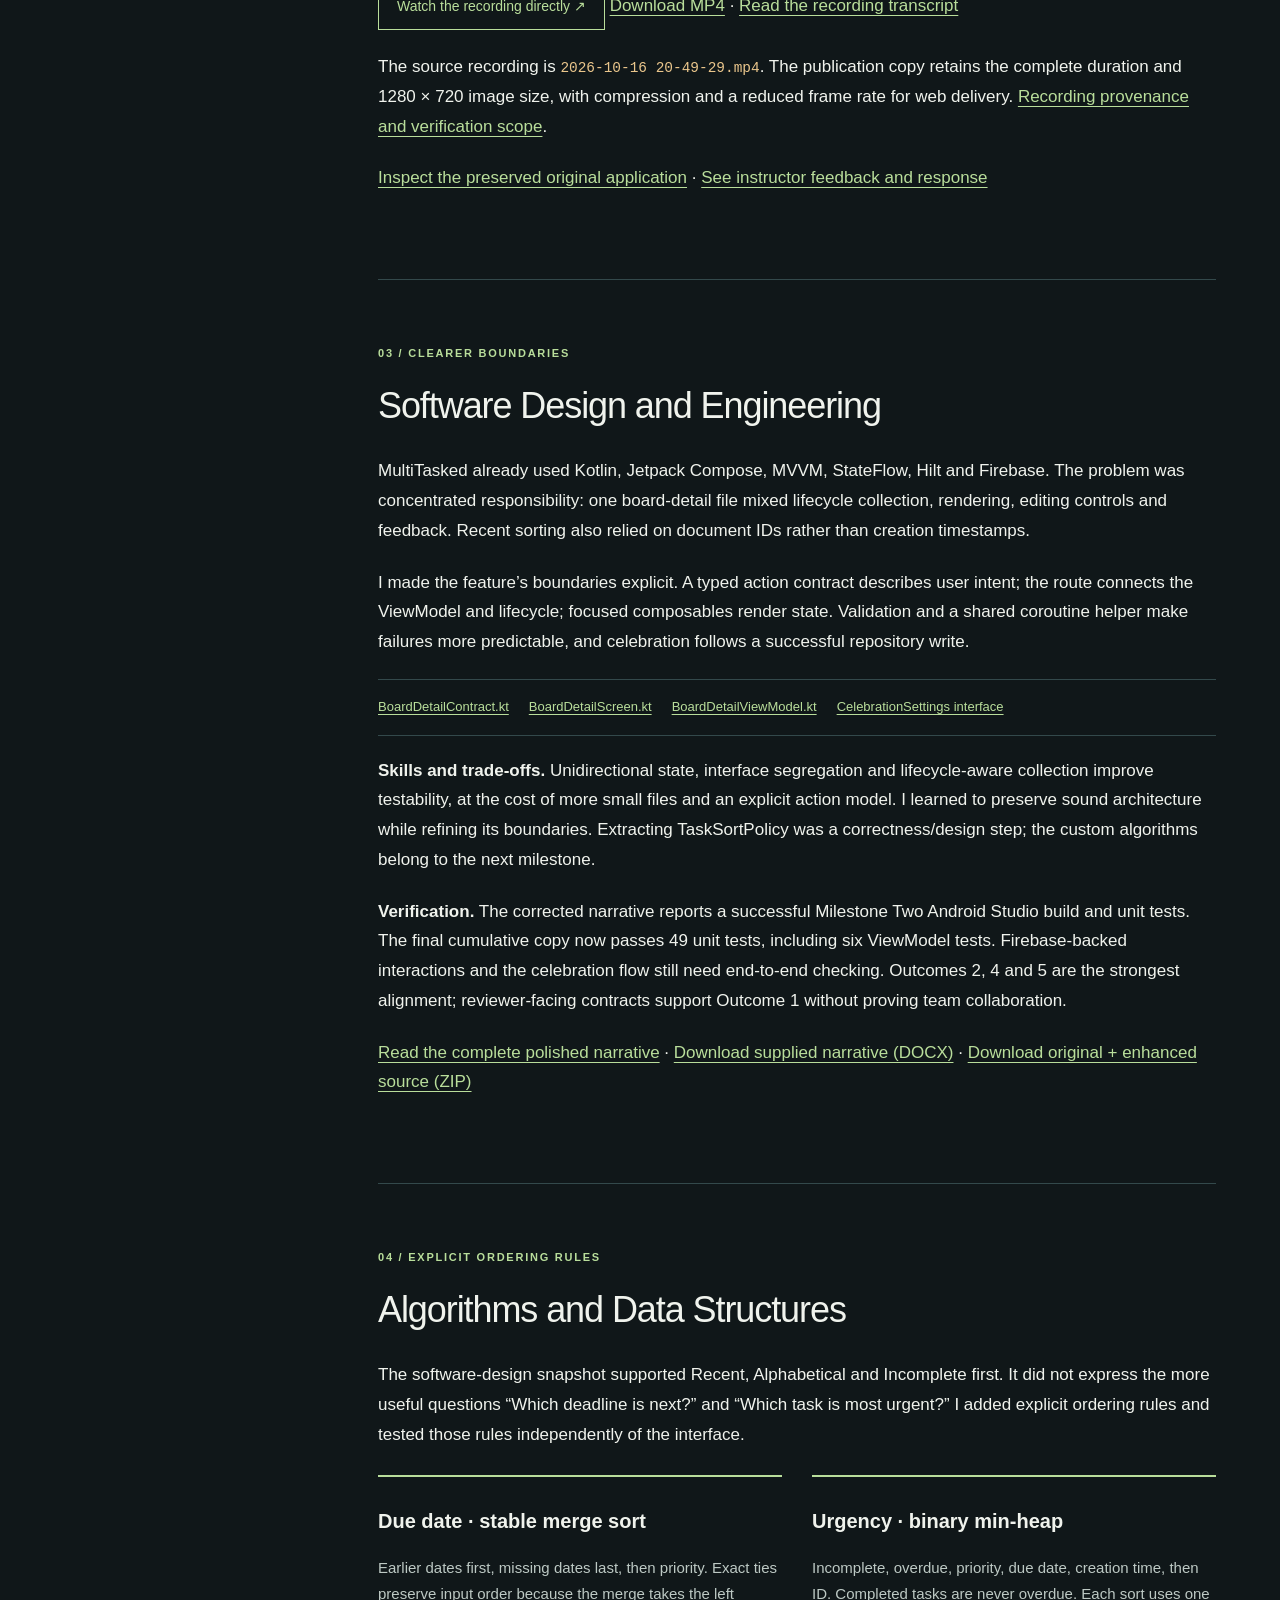
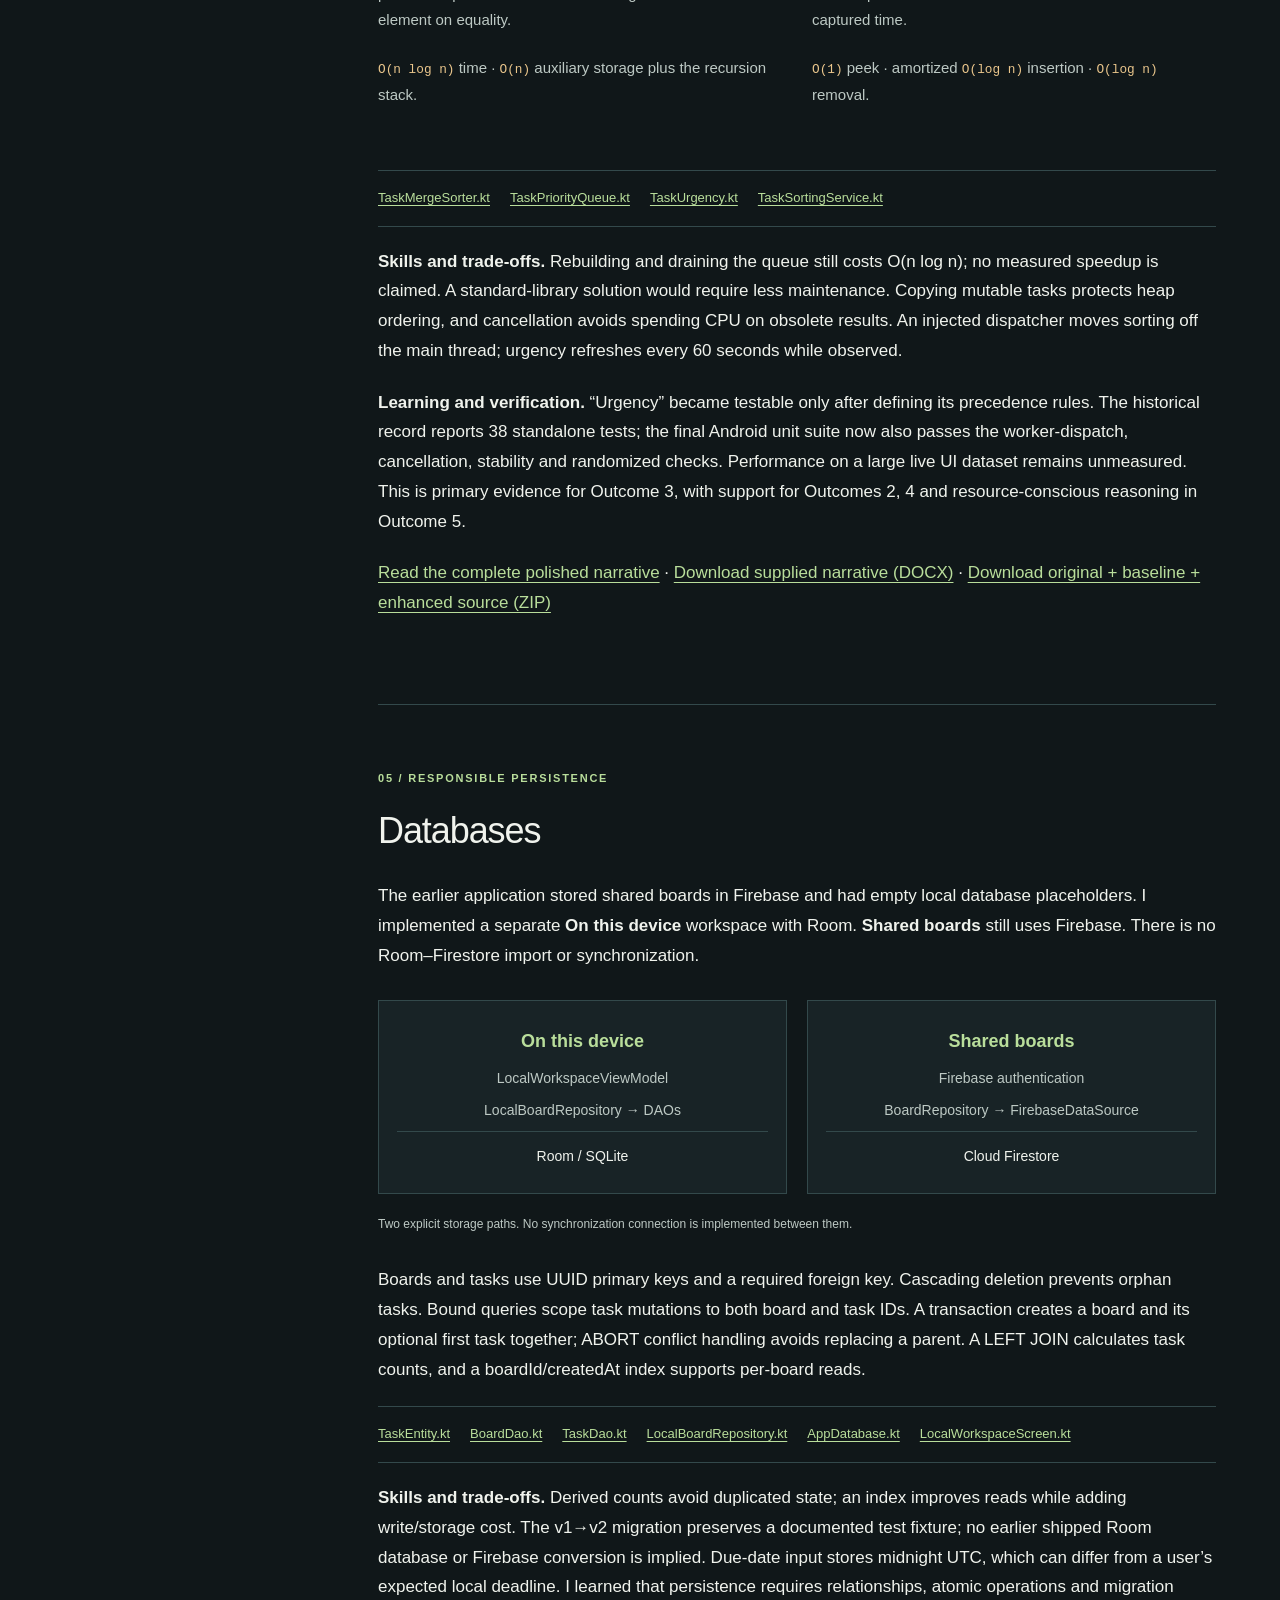
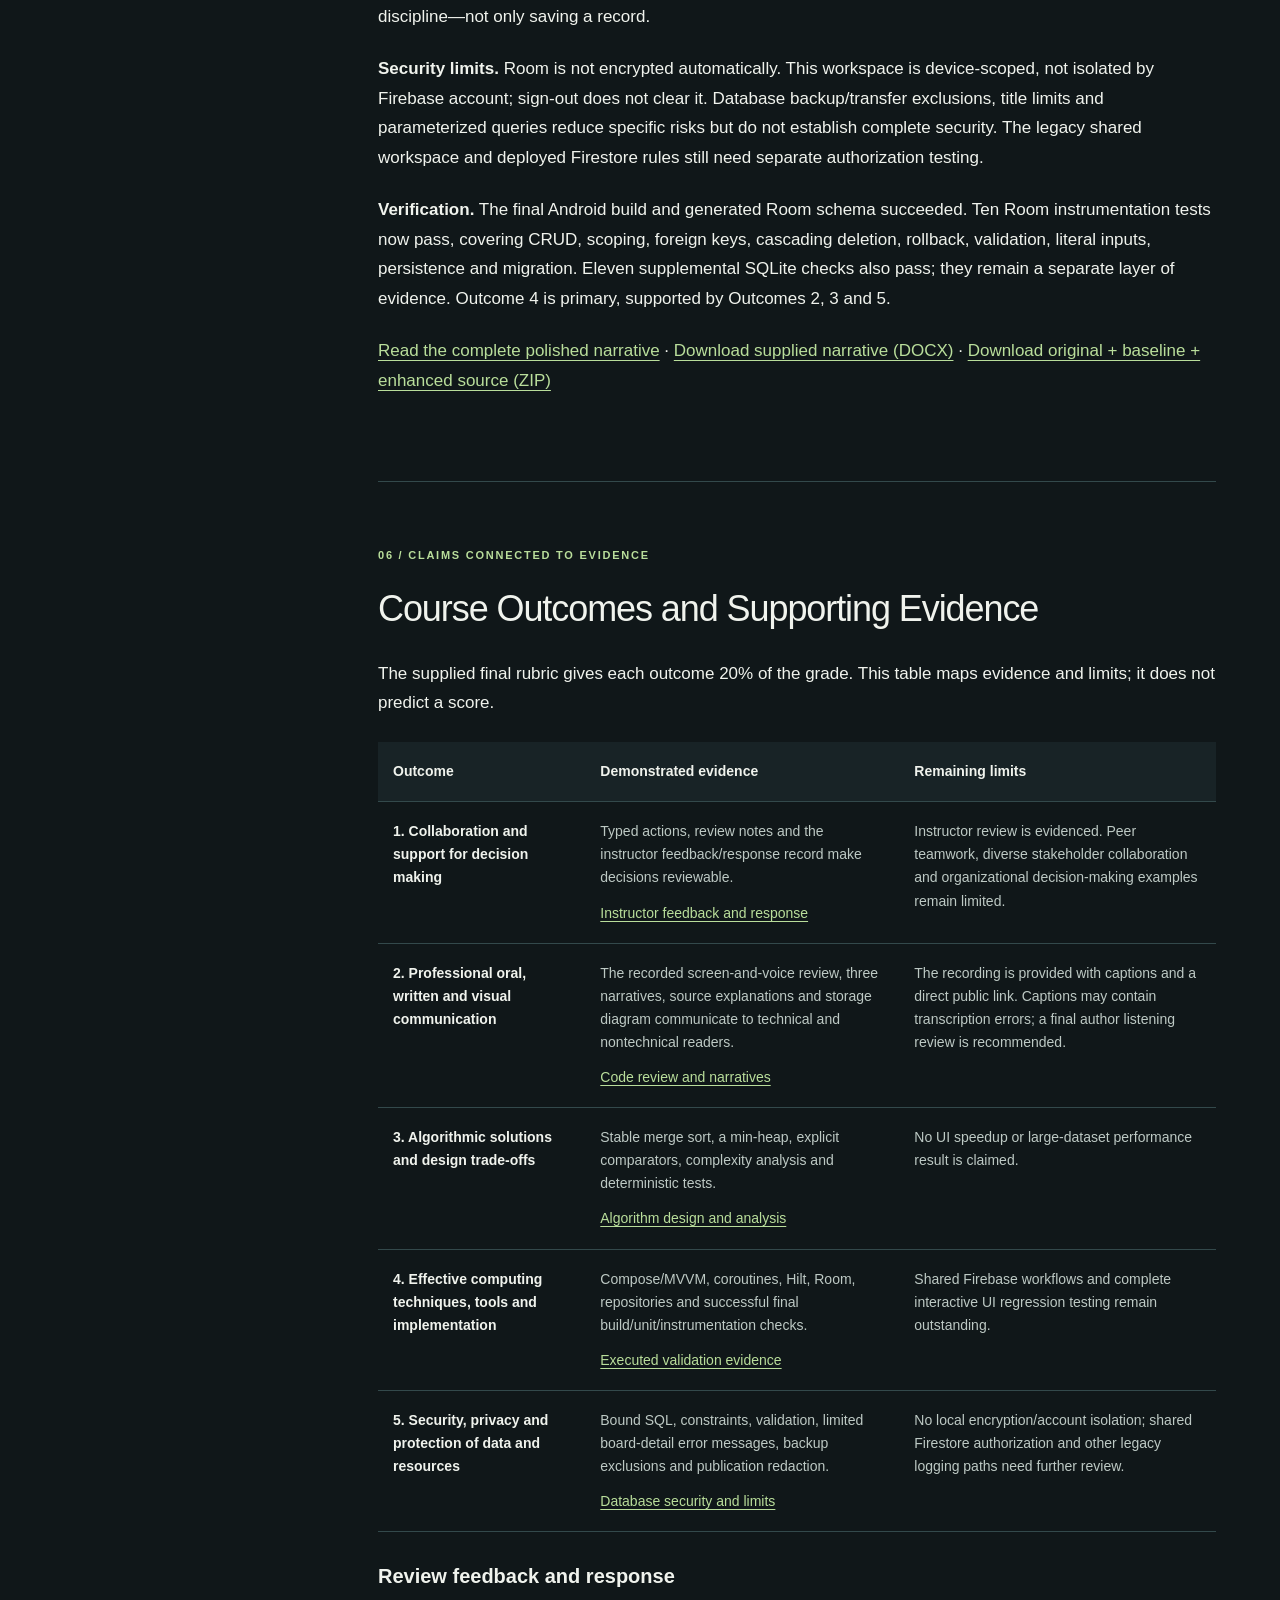
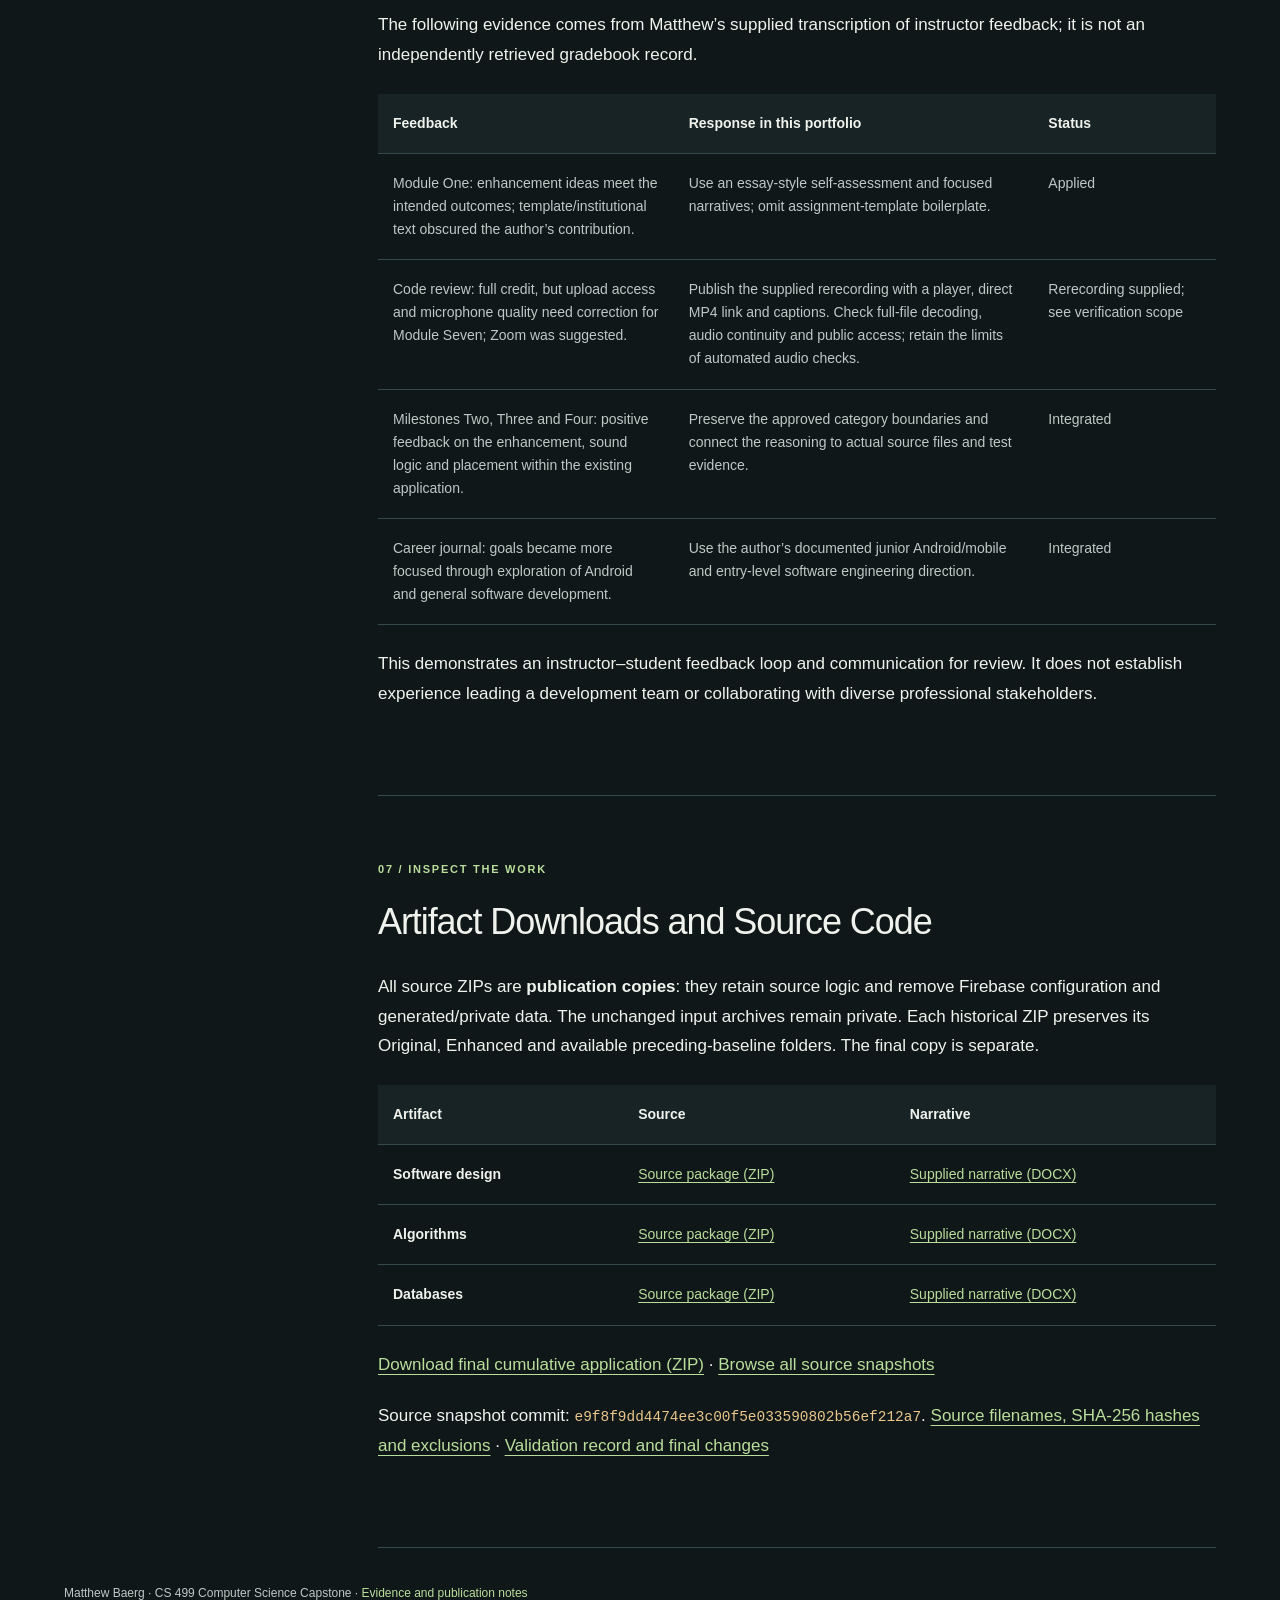
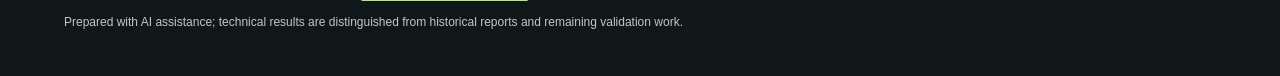
==== commit 6c6f8437: "Publish code-review recording, captions and final rubric audit" ====
--- a/docs/index.html
+++ b/docs/index.html
@@ -1 +1,12 @@
-<!doctype html><html lang="en"><head><meta charset="utf-8"><meta name="viewport" content="width=device-width,initial-scale=1"><meta name="description" content="Matthew Baerg’s CS 499 ePortfolio: MultiTasked Android architecture, algorithms, databases, and verified evidence."><title>CS 499 ePortfolio | Matthew Baerg</title><link rel="stylesheet" href="assets/style.css"></head><body><a class="skip" href="#main">Skip to content</a><header><a class="brand" href="index.html">MB<span>Matthew Baerg <small>Computer Science · CS 499</small></span></a><a class="repo-link" href="https://github.com/NovaKampfer/Capstone">GitHub ↗</a></header><div class="layout"><aside><nav aria-label="Portfolio sections"><p class="eyebrow">Explore the portfolio</p><a href="#assessment">Professional Self-Assessment</a><a href="#review">Code Review</a><a href="#design">Software Design and Engineering</a><a href="#algorithms">Algorithms and Data Structures</a><a href="#databases">Databases</a><a href="#outcomes">Course Outcomes and Supporting Evidence</a><a href="#downloads">Artifact Downloads and Source Code</a></nav></aside><main id="main" tabindex="-1"><div class="hero"><p class="eyebrow">CS 499 · Computer Science Capstone</p><h1>Building software<br><span>I can explain.</span></h1><p class="lede">I’m Matthew Baerg. MultiTasked is my Kotlin Android task-management application—and a study in making architecture, algorithms and data work together.</p><div class="hero-meta"><span>Kotlin / Android</span><span>One artifact · three enhancements</span><span>Evidence-led reflection</span></div><a class="button" href="#assessment">Read my self-assessment ↓</a></div><section id="assessment" aria-labelledby="assessment-title"><p class="eyebrow">01 / Reflection</p><h2 id="assessment-title">Professional Self-Assessment</h2><div class="prose"><p>My computer science work has moved from getting individual features to run toward building software whose design, behavior and limits I can explain. MultiTasked brings that growth together in one Kotlin Android application. Its three enhancements connect interface architecture, task-ordering algorithms and persistent data. Using one evolving artifact made me consider how a decision in one layer affects the others.</p><p>My career reflection identifies junior Android developer, mobile developer and entry-level software engineer roles as my immediate direction. I am most engaged by the cycle of designing a feature, implementing it, testing it and seeing the result in an application. My interest in security informs that direction through attention to validation, access boundaries and privacy. I want to continue building applications and gaining professional experience before deciding whether further education or a targeted certification best supports my next step.</p><p>A strength I developed is improving an existing design without discarding useful work. MultiTasked already had MVVM, repositories, dependency injection and reactive state. The software-design enhancement made those boundaries clearer through a typed action contract, smaller composables and a narrow settings interface. I learned that testability often improves when a production dependency becomes more precise. I also learned to preserve coroutine cancellation and to show success feedback only after a write succeeds.</p><p>The algorithms enhancement strengthened my ability to turn an ambiguous product request into a precise, testable rule. “Urgency” needed an order for incomplete work, overdue dates, priority and ties. Implementing stable merge sort and a binary heap made their costs concrete. Both full-list approaches remain O(n log n); a custom implementation is valuable here as evidence of understanding, while a library solution would usually reduce maintenance. The database enhancement extended that reasoning to foreign keys, transactions, derived counts and migrations.</p><p>Communication is part of the implementation. My narratives explain the original problem, the change and the trade-offs; source links and test records let another reader inspect the evidence. My instructor’s request to remove distracting template material guided this portfolio’s essay-style presentation. Positive milestone feedback helped confirm the category boundaries. The request to repair the recording’s audio and upload access remains an action I must complete. This is a real feedback loop, but I do not treat a repository or solo project as proof of professional team collaboration. I still need stronger examples of shared decision making with peers and diverse stakeholders.</p><p>Security awareness also means naming the boundary of a claim. Input validation and parameterized queries help protect data integrity. They do not encrypt Room or separate local boards by Firebase account. The local workspace belongs to the app installation; shared boards use a separate cloud path with authorization assumptions that still need testing. Publishing a portfolio adds another responsibility: keep private configuration, signing material and user data out of downloadable sources.</p><p>The final preparation produced new evidence: an Android build, 49 passing unit tests, 11 passing instrumentation tests including ten Room checks, and 11 supplemental SQLite checks. Correcting two test assumptions reinforced why historical success is not enough to validate a later version. These results support my technical growth while leaving clear next steps: complete the recording, verify shared Firebase interactions, and broaden user-interface testing. My aim is to be a developer who can explain both why a solution works and what evidence is still needed.</p></div></section><section id="review" aria-labelledby="review-title"><p class="eyebrow">02 / Review</p><h2 id="review-title">Code Review</h2><div class="notice"><strong>Outstanding submission requirement: code-review recording.</strong><p>No recording URL has been supplied. A script or journal does not replace the required video. Before final submission, add the actual recording, check the microphone/audio issue noted by the instructor, and verify signed-out access without a permission request.</p></div><p>The review should walk through the original MultiTasked application: existing MVVM boundaries, collection/ordering behavior, Firestore CRUD and access assumptions, followed by the planned improvements in the three enhancement categories. The code-review journal describes a file-ordered walkthrough prepared for screen-and-voice recording; it is preparation evidence, not proof that a usable recording is available.</p><p><a href="https://github.com/NovaKampfer/Capstone/blob/e9f8f9dd4474ee3c00f5e033590802b56ef212a7/artifacts/milestone-four/Original/README.md">Inspect the preserved original application</a> · <a href="#feedback">See instructor feedback and response</a></p></section><section id="design" aria-labelledby="design-title"><p class="eyebrow">03 / Clearer boundaries</p><h2 id="design-title">Software Design and Engineering</h2><p>MultiTasked already used Kotlin, Jetpack Compose, MVVM, StateFlow, Hilt and Firebase. The problem was concentrated responsibility: one board-detail file mixed lifecycle collection, rendering, editing controls and feedback. Recent sorting also relied on document IDs rather than creation timestamps.</p><p>I made the feature’s boundaries explicit. A typed action contract describes user intent; the route connects the ViewModel and lifecycle; focused composables render state. Validation and a shared coroutine helper make failures more predictable, and celebration follows a successful repository write.</p><div class="source-list"><a href="https://github.com/NovaKampfer/Capstone/blob/e9f8f9dd4474ee3c00f5e033590802b56ef212a7/artifacts/milestone-two/Enhanced/app/src/main/java/com/MatthewBaerg/multitasked/ui/tasks/BoardDetailContract.kt">BoardDetailContract.kt</a><a href="https://github.com/NovaKampfer/Capstone/blob/e9f8f9dd4474ee3c00f5e033590802b56ef212a7/artifacts/milestone-two/Enhanced/app/src/main/java/com/MatthewBaerg/multitasked/ui/tasks/BoardDetailScreen.kt">BoardDetailScreen.kt</a><a href="https://github.com/NovaKampfer/Capstone/blob/e9f8f9dd4474ee3c00f5e033590802b56ef212a7/artifacts/milestone-two/Enhanced/app/src/main/java/com/MatthewBaerg/multitasked/ui/tasks/BoardDetailViewModel.kt">BoardDetailViewModel.kt</a><a href="https://github.com/NovaKampfer/Capstone/blob/e9f8f9dd4474ee3c00f5e033590802b56ef212a7/artifacts/milestone-two/Enhanced/app/src/main/java/com/MatthewBaerg/multitasked/ui/Settings.kt">CelebrationSettings interface</a></div><p><strong>Skills and trade-offs.</strong> Unidirectional state, interface segregation and lifecycle-aware collection improve testability, at the cost of more small files and an explicit action model. I learned to preserve sound architecture while refining its boundaries. Extracting TaskSortPolicy was a correctness/design step; the custom algorithms belong to the next milestone.</p><p><strong>Verification.</strong> The corrected narrative reports a successful Milestone Two Android Studio build and unit tests. The final cumulative copy now passes 49 unit tests, including six ViewModel tests. Firebase-backed interactions and the celebration flow still need end-to-end checking. Outcomes 2, 4 and 5 are the strongest alignment; reviewer-facing contracts support Outcome 1 without proving team collaboration.</p><p><a href="design-narrative.html">Read the complete polished narrative</a> · <a href="downloads/software-design-narrative.docx">Download supplied narrative (DOCX)</a> · <a href="downloads/MultiTasked-milestone-two-publication.zip">Download original + enhanced source (ZIP)</a></p></section><section id="algorithms" aria-labelledby="algorithms-title"><p class="eyebrow">04 / Explicit ordering rules</p><h2 id="algorithms-title">Algorithms and Data Structures</h2><p>The software-design snapshot supported Recent, Alphabetical and Incomplete first. It did not express the more useful questions “Which deadline is next?” and “Which task is most urgent?” I added explicit ordering rules and tested those rules independently of the interface.</p><div class="comparison"><div><h3>Due date · stable merge sort</h3><p>Earlier dates first, missing dates last, then priority. Exact ties preserve input order because the merge takes the left element on equality.</p><p><code>O(n log n)</code> time · <code>O(n)</code> auxiliary storage plus the recursion stack.</p></div><div><h3>Urgency · binary min-heap</h3><p>Incomplete, overdue, priority, due date, creation time, then ID. Completed tasks are never overdue. Each sort uses one captured time.</p><p><code>O(1)</code> peek · amortized <code>O(log n)</code> insertion · <code>O(log n)</code> removal.</p></div></div><div class="source-list"><a href="https://github.com/NovaKampfer/Capstone/blob/e9f8f9dd4474ee3c00f5e033590802b56ef212a7/artifacts/milestone-three/Enhanced/app/src/main/java/com/MatthewBaerg/multitasked/ui/tasks/TaskMergeSorter.kt">TaskMergeSorter.kt</a><a href="https://github.com/NovaKampfer/Capstone/blob/e9f8f9dd4474ee3c00f5e033590802b56ef212a7/artifacts/milestone-three/Enhanced/app/src/main/java/com/MatthewBaerg/multitasked/ui/tasks/TaskPriorityQueue.kt">TaskPriorityQueue.kt</a><a href="https://github.com/NovaKampfer/Capstone/blob/e9f8f9dd4474ee3c00f5e033590802b56ef212a7/artifacts/milestone-three/Enhanced/app/src/main/java/com/MatthewBaerg/multitasked/ui/tasks/TaskUrgency.kt">TaskUrgency.kt</a><a href="https://github.com/NovaKampfer/Capstone/blob/e9f8f9dd4474ee3c00f5e033590802b56ef212a7/artifacts/milestone-three/Enhanced/app/src/main/java/com/MatthewBaerg/multitasked/ui/tasks/TaskSortingService.kt">TaskSortingService.kt</a></div><p><strong>Skills and trade-offs.</strong> Rebuilding and draining the queue still costs O(n log n); no measured speedup is claimed. A standard-library solution would require less maintenance. Copying mutable tasks protects heap ordering, and cancellation avoids spending CPU on obsolete results. An injected dispatcher moves sorting off the main thread; urgency refreshes every 60 seconds while observed.</p><p><strong>Learning and verification.</strong> “Urgency” became testable only after defining its precedence rules. The historical record reports 38 standalone tests; the final Android unit suite now also passes the worker-dispatch, cancellation, stability and randomized checks. Performance on a large live UI dataset remains unmeasured. This is primary evidence for Outcome 3, with support for Outcomes 2, 4 and resource-conscious reasoning in Outcome 5.</p><p><a href="algorithms-narrative.html">Read the complete polished narrative</a> · <a href="downloads/algorithms-narrative.docx">Download supplied narrative (DOCX)</a> · <a href="downloads/MultiTasked-milestone-three-publication.zip">Download original + baseline + enhanced source (ZIP)</a></p></section><section id="databases" aria-labelledby="databases-title"><p class="eyebrow">05 / Responsible persistence</p><h2 id="databases-title">Databases</h2><p>The earlier application stored shared boards in Firebase and had empty local database placeholders. I implemented a separate <strong>On this device</strong> workspace with Room. <strong>Shared boards</strong> still uses Firebase. There is no Room–Firestore import or synchronization.</p><figure class="architecture"><div><strong>On this device</strong><span>LocalWorkspaceViewModel</span><span>LocalBoardRepository → DAOs</span><b>Room / SQLite</b></div><div><strong>Shared boards</strong><span>Firebase authentication</span><span>BoardRepository → FirebaseDataSource</span><b>Cloud Firestore</b></div><figcaption>Two explicit storage paths. No synchronization connection is implemented between them.</figcaption></figure><p>Boards and tasks use UUID primary keys and a required foreign key. Cascading deletion prevents orphan tasks. Bound queries scope task mutations to both board and task IDs. A transaction creates a board and its optional first task together; ABORT conflict handling avoids replacing a parent. A LEFT JOIN calculates task counts, and a boardId/createdAt index supports per-board reads.</p><div class="source-list"><a href="https://github.com/NovaKampfer/Capstone/blob/e9f8f9dd4474ee3c00f5e033590802b56ef212a7/artifacts/milestone-four/Enhanced/app/src/main/java/com/MatthewBaerg/multitasked/data/local/TaskEntity.kt">TaskEntity.kt</a><a href="https://github.com/NovaKampfer/Capstone/blob/e9f8f9dd4474ee3c00f5e033590802b56ef212a7/artifacts/milestone-four/Enhanced/app/src/main/java/com/MatthewBaerg/multitasked/data/local/BoardDao.kt">BoardDao.kt</a><a href="https://github.com/NovaKampfer/Capstone/blob/e9f8f9dd4474ee3c00f5e033590802b56ef212a7/artifacts/milestone-four/Enhanced/app/src/main/java/com/MatthewBaerg/multitasked/data/local/TaskDao.kt">TaskDao.kt</a><a href="https://github.com/NovaKampfer/Capstone/blob/e9f8f9dd4474ee3c00f5e033590802b56ef212a7/artifacts/milestone-four/Enhanced/app/src/main/java/com/MatthewBaerg/multitasked/data/local/LocalBoardRepository.kt">LocalBoardRepository.kt</a><a href="https://github.com/NovaKampfer/Capstone/blob/e9f8f9dd4474ee3c00f5e033590802b56ef212a7/artifacts/milestone-four/Enhanced/app/src/main/java/com/MatthewBaerg/multitasked/data/local/AppDatabase.kt">AppDatabase.kt</a><a href="https://github.com/NovaKampfer/Capstone/blob/e9f8f9dd4474ee3c00f5e033590802b56ef212a7/artifacts/milestone-four/Enhanced/app/src/main/java/com/MatthewBaerg/multitasked/ui/local/LocalWorkspaceScreen.kt">LocalWorkspaceScreen.kt</a></div><p><strong>Skills and trade-offs.</strong> Derived counts avoid duplicated state; an index improves reads while adding write/storage cost. The v1→v2 migration preserves a documented test fixture; no earlier shipped Room database or Firebase conversion is implied. Due-date input stores midnight UTC, which can differ from a user’s expected local deadline. I learned that persistence requires relationships, atomic operations and migration discipline—not only saving a record.</p><p><strong>Security limits.</strong> Room is not encrypted automatically. This workspace is device-scoped, not isolated by Firebase account; sign-out does not clear it. Database backup/transfer exclusions, title limits and parameterized queries reduce specific risks but do not establish complete security. The legacy shared workspace and deployed Firestore rules still need separate authorization testing.</p><p><strong>Verification.</strong> The final Android build and generated Room schema succeeded. Ten Room instrumentation tests now pass, covering CRUD, scoping, foreign keys, cascading deletion, rollback, validation, literal inputs, persistence and migration. Eleven supplemental SQLite checks also pass; they remain a separate layer of evidence. Outcome 4 is primary, supported by Outcomes 2, 3 and 5.</p><p><a href="databases-narrative.html">Read the complete polished narrative</a> · <a href="downloads/databases-narrative.docx">Download supplied narrative (DOCX)</a> · <a href="downloads/MultiTasked-milestone-four-publication.zip">Download original + baseline + enhanced source (ZIP)</a></p></section><section id="outcomes" aria-labelledby="outcomes-title"><p class="eyebrow">06 / Claims connected to evidence</p><h2 id="outcomes-title">Course Outcomes and Supporting Evidence</h2><div class="table-wrap" tabindex="0" role="region" aria-label="Course outcomes and evidence"><table><thead><tr><th scope="col">Outcome</th><th scope="col">Demonstrated evidence</th><th scope="col">Remaining limits</th></tr></thead><tbody><tr><th scope="row">1. Collaboration and support for decision making</th><td>Typed actions, review notes and the instructor feedback/response record make decisions reviewable.<p><a href="index.html#feedback">Instructor feedback and response</a></p></td><td>Instructor review is evidenced. Peer teamwork, diverse stakeholder collaboration and organizational decision-making examples remain limited.</td></tr><tr><th scope="row">2. Professional oral, written and visual communication</th><td>Three narratives, source explanations and the storage diagram communicate to technical and nontechnical readers.<p><a href="index.html#review">Code review and narratives</a></p></td><td>The actual recording, its audible delivery and unrestricted viewing still need verification.</td></tr><tr><th scope="row">3. Algorithmic solutions and design trade-offs</th><td>Stable merge sort, a min-heap, explicit comparators, complexity analysis and deterministic tests.<p><a href="algorithms-narrative.html">Algorithm design and analysis</a></p></td><td>No UI speedup or large-dataset performance result is claimed.</td></tr><tr><th scope="row">4. Effective computing techniques, tools and implementation</th><td>Compose/MVVM, coroutines, Hilt, Room, repositories and successful final build/unit/instrumentation checks.<p><a href="evidence.html">Executed validation evidence</a></p></td><td>Shared Firebase workflows and complete interactive UI regression testing remain outstanding.</td></tr><tr><th scope="row">5. Security, privacy and protection of data and resources</th><td>Bound SQL, constraints, validation, limited board-detail error messages, backup exclusions and publication redaction.<p><a href="index.html#databases">Database security and limits</a></p></td><td>No local encryption/account isolation; shared Firestore authorization and other legacy logging paths need further review.</td></tr></tbody></table></div><div id="feedback"><h3>Review feedback and response</h3><p>The following evidence comes from Matthew’s supplied transcription of instructor feedback; it is not an independently retrieved gradebook record.</p><div class="table-wrap" tabindex="0" role="region" aria-label="Instructor feedback and actions"><table><thead><tr><th scope="col">Feedback</th><th scope="col">Response in this portfolio</th><th scope="col">Status</th></tr></thead><tbody><tr><td>Module One: enhancement ideas meet the intended outcomes; template/institutional text obscured the author’s contribution.</td><td>Use an essay-style self-assessment and focused narratives; omit assignment-template boilerplate.</td><td>Applied</td></tr><tr><td>Code review: full credit, but upload access and microphone quality need correction for Module Seven; Zoom was suggested.</td><td>Reserve the actual recording’s place and clearly identify the unresolved audio/access requirement.</td><td>Recording still needed</td></tr><tr><td>Milestones Two, Three and Four: positive feedback on the enhancement, sound logic and placement within the existing application.</td><td>Preserve the approved category boundaries and connect the reasoning to actual source files and test evidence.</td><td>Integrated</td></tr><tr><td>Career journal: goals became more focused through exploration of Android and general software development.</td><td>Use the author’s documented junior Android/mobile and entry-level software engineering direction.</td><td>Integrated</td></tr></tbody></table></div><p>This demonstrates an instructor–student feedback loop and communication for review. It does not establish experience leading a development team or collaborating with diverse professional stakeholders.</p></div></section><section id="downloads" aria-labelledby="downloads-title"><p class="eyebrow">07 / Inspect the work</p><h2 id="downloads-title">Artifact Downloads and Source Code</h2><p>All source ZIPs are <strong>publication copies</strong>: they retain source logic and remove Firebase configuration and generated/private data. The unchanged input archives remain private. Each historical ZIP preserves its Original, Enhanced and available preceding-baseline folders. The final copy is separate.</p><div class="table-wrap" tabindex="0" role="region" aria-label="Artifact downloads"><table><thead><tr><th scope="col">Artifact</th><th scope="col">Source</th><th scope="col">Narrative</th></tr></thead><tbody><tr><th scope="row">Software design</th><td><a href="downloads/MultiTasked-milestone-two-publication.zip">Source package (ZIP)</a></td><td><a href="downloads/software-design-narrative.docx">Supplied narrative (DOCX)</a></td></tr><tr><th scope="row">Algorithms</th><td><a href="downloads/MultiTasked-milestone-three-publication.zip">Source package (ZIP)</a></td><td><a href="downloads/algorithms-narrative.docx">Supplied narrative (DOCX)</a></td></tr><tr><th scope="row">Databases</th><td><a href="downloads/MultiTasked-milestone-four-publication.zip">Source package (ZIP)</a></td><td><a href="downloads/databases-narrative.docx">Supplied narrative (DOCX)</a></td></tr></tbody></table></div><p><a href="downloads/MultiTasked-final-publication.zip">Download final cumulative application (ZIP)</a> · <a href="https://github.com/NovaKampfer/Capstone/tree/e9f8f9dd4474ee3c00f5e033590802b56ef212a7/artifacts">Browse all source snapshots</a></p><p>Source snapshot commit: <code>e9f8f9dd4474ee3c00f5e033590802b56ef212a7</code>. <a href="evidence/provenance.json">Source filenames, SHA-256 hashes and exclusions</a> · <a href="evidence.html">Validation record and final changes</a></p></section></main></div><footer>Matthew Baerg · CS 499 Computer Science Capstone · <a href="evidence.html">Evidence and publication notes</a><p>Prepared with AI assistance; technical results are distinguished from historical reports and remaining validation work.</p></footer></body></html>+<!doctype html><html lang="en"><head><meta charset="utf-8"><meta name="viewport" content="width=device-width,initial-scale=1"><meta name="description" content="Matthew Baerg’s CS 499 ePortfolio: MultiTasked Android architecture, algorithms, databases, and verified evidence."><title>CS 499 ePortfolio | Matthew Baerg</title><link rel="stylesheet" href="assets/style.css"></head><body><a class="skip" href="#main">Skip to content</a><header><a class="brand" href="index.html">MB<span>Matthew Baerg <small>Computer Science · CS 499</small></span></a><a class="repo-link" href="https://github.com/NovaKampfer/Capstone">GitHub ↗</a></header><div class="layout"><aside><nav aria-label="Portfolio sections"><p class="eyebrow">Explore the portfolio</p><a href="#assessment">Professional Self-Assessment</a><a href="#review">Code Review</a><a href="#design">Software Design and Engineering</a><a href="#algorithms">Algorithms and Data Structures</a><a href="#databases">Databases</a><a href="#outcomes">Course Outcomes and Supporting Evidence</a><a href="#downloads">Artifact Downloads and Source Code</a></nav></aside><main id="main" tabindex="-1"><div class="hero"><p class="eyebrow">CS 499 · Computer Science Capstone</p><h1>Building software<br><span>I can explain.</span></h1><p class="lede">I’m Matthew Baerg. MultiTasked is my Kotlin Android task-management application—and a study in making architecture, algorithms and data work together.</p><div class="hero-meta"><span>Kotlin / Android</span><span>One artifact · three enhancements</span><span>Evidence-led reflection</span></div><a class="button" href="#assessment">Read my self-assessment ↓</a></div><section id="assessment" aria-labelledby="assessment-title"><p class="eyebrow">01 / Reflection</p><h2 id="assessment-title">Professional Self-Assessment</h2><div class="prose"><p>My computer science work has moved from getting individual features to run toward building software whose design, behavior and limits I can explain. MultiTasked brings that growth together in one Kotlin Android application. Its three enhancements connect interface architecture, task-ordering algorithms and persistent data. Using one evolving artifact made me consider how a decision in one layer affects the others.</p><p>My career reflection identifies junior Android developer, mobile developer and entry-level software engineer roles as my immediate direction. I am most engaged by the cycle of designing a feature, implementing it, testing it and seeing the result in an application. My interest in security informs that direction through attention to validation, access boundaries and privacy. I want to continue building applications and gaining professional experience before deciding whether further education or a targeted certification best supports my next step.</p><p>A strength I developed is improving an existing design without discarding useful work. MultiTasked already had MVVM, repositories, dependency injection and reactive state. The software-design enhancement made those boundaries clearer through a typed action contract, smaller composables and a narrow settings interface. I learned that testability often improves when a production dependency becomes more precise. I also learned to preserve coroutine cancellation and to show success feedback only after a write succeeds.</p><p>The algorithms enhancement strengthened my ability to turn an ambiguous product request into a precise, testable rule. “Urgency” needed an order for incomplete work, overdue dates, priority and ties. Implementing stable merge sort and a binary heap made their costs concrete. Both full-list approaches remain O(n log n); a custom implementation is valuable here as evidence of understanding, while a library solution would usually reduce maintenance. The database enhancement extended that reasoning to foreign keys, transactions, derived counts and migrations.</p><p>Communication is part of the implementation. My narratives explain the original problem, the change and the trade-offs; source links and test records let another reader inspect the evidence. My instructor’s request to remove distracting template material guided this portfolio’s essay-style presentation. Positive milestone feedback helped confirm the category boundaries. I rerecorded the original-code walkthrough in response to the microphone and upload feedback, and the portfolio now includes that recording with direct public access. This is a real feedback loop, but I do not treat a repository or solo project as proof of professional team collaboration. I still need stronger examples of shared decision making with peers and diverse stakeholders.</p><p>Security awareness also means naming the boundary of a claim. Input validation and parameterized queries help protect data integrity. They do not encrypt Room or separate local boards by Firebase account. The local workspace belongs to the app installation; shared boards use a separate cloud path with authorization assumptions that still need testing. Publishing a portfolio adds another responsibility: keep private configuration, signing material and user data out of downloadable sources.</p><p>The final preparation produced new evidence: an Android build, 49 passing unit tests, 11 passing instrumentation tests including ten Room checks, and 11 supplemental SQLite checks. Correcting two test assumptions reinforced why historical success is not enough to validate a later version. These results support my technical growth while leaving clear next steps: verify shared Firebase interactions and broaden user-interface testing. My aim is to be a developer who can explain both why a solution works and what evidence is still needed.</p></div></section><section id="review" aria-labelledby="review-title"><p class="eyebrow">02 / Review</p><h2 id="review-title">Code Review</h2><p>This 13-minute screen-and-voice review walks through the preserved original MultiTasked application, explains its strengths and weaknesses, and connects the proposed changes to software design, algorithms and databases. The completed enhancements and their final test results are documented separately below.</p>
+<figure class="recording">
+<video id="code-review-video" controls playsinline preload="metadata" poster="media/code-review-poster.jpg" aria-label="Matthew Baerg's MultiTasked code review" aria-describedby="recording-help">
+<source src="media/matthew-baerg-code-review.mp4" type="video/mp4">
+<track kind="captions" src="media/code-review.en.vtt" srclang="en" label="English (auto-generated, terminology corrected)" default>
+Your browser does not support embedded video. <a href="media/matthew-baerg-code-review.mp4">Open the recording directly</a>.
+</video>
+<figcaption id="recording-help">13:10 · 720p · 16.2 MiB. Use full screen to read the code. English captions are generated from the recording with technical terminology corrected; transcription errors may remain.</figcaption>
+</figure>
+<p><a class="button" href="media/matthew-baerg-code-review.mp4">Watch the recording directly ↗</a> <a href="media/matthew-baerg-code-review.mp4" download>Download MP4</a> · <a href="code-review-transcript.html">Read the recording transcript</a></p>
+<p>The source recording is <code>2026-10-16 20-49-29.mp4</code>. The publication copy retains the complete duration and 1280 × 720 image size, with compression and a reduced frame rate for web delivery. <a href="evidence/recording-checks.json">Recording provenance and verification scope</a>.</p>
+<p><a href="https://github.com/NovaKampfer/Capstone/blob/e9f8f9dd4474ee3c00f5e033590802b56ef212a7/artifacts/milestone-four/Original/README.md">Inspect the preserved original application</a> · <a href="#feedback">See instructor feedback and response</a></p></section><section id="design" aria-labelledby="design-title"><p class="eyebrow">03 / Clearer boundaries</p><h2 id="design-title">Software Design and Engineering</h2><p>MultiTasked already used Kotlin, Jetpack Compose, MVVM, StateFlow, Hilt and Firebase. The problem was concentrated responsibility: one board-detail file mixed lifecycle collection, rendering, editing controls and feedback. Recent sorting also relied on document IDs rather than creation timestamps.</p><p>I made the feature’s boundaries explicit. A typed action contract describes user intent; the route connects the ViewModel and lifecycle; focused composables render state. Validation and a shared coroutine helper make failures more predictable, and celebration follows a successful repository write.</p><div class="source-list"><a href="https://github.com/NovaKampfer/Capstone/blob/e9f8f9dd4474ee3c00f5e033590802b56ef212a7/artifacts/milestone-two/Enhanced/app/src/main/java/com/MatthewBaerg/multitasked/ui/tasks/BoardDetailContract.kt">BoardDetailContract.kt</a><a href="https://github.com/NovaKampfer/Capstone/blob/e9f8f9dd4474ee3c00f5e033590802b56ef212a7/artifacts/milestone-two/Enhanced/app/src/main/java/com/MatthewBaerg/multitasked/ui/tasks/BoardDetailScreen.kt">BoardDetailScreen.kt</a><a href="https://github.com/NovaKampfer/Capstone/blob/e9f8f9dd4474ee3c00f5e033590802b56ef212a7/artifacts/milestone-two/Enhanced/app/src/main/java/com/MatthewBaerg/multitasked/ui/tasks/BoardDetailViewModel.kt">BoardDetailViewModel.kt</a><a href="https://github.com/NovaKampfer/Capstone/blob/e9f8f9dd4474ee3c00f5e033590802b56ef212a7/artifacts/milestone-two/Enhanced/app/src/main/java/com/MatthewBaerg/multitasked/ui/Settings.kt">CelebrationSettings interface</a></div><p><strong>Skills and trade-offs.</strong> Unidirectional state, interface segregation and lifecycle-aware collection improve testability, at the cost of more small files and an explicit action model. I learned to preserve sound architecture while refining its boundaries. Extracting TaskSortPolicy was a correctness/design step; the custom algorithms belong to the next milestone.</p><p><strong>Verification.</strong> The corrected narrative reports a successful Milestone Two Android Studio build and unit tests. The final cumulative copy now passes 49 unit tests, including six ViewModel tests. Firebase-backed interactions and the celebration flow still need end-to-end checking. Outcomes 2, 4 and 5 are the strongest alignment; reviewer-facing contracts support Outcome 1 without proving team collaboration.</p><p><a href="design-narrative.html">Read the complete polished narrative</a> · <a href="downloads/software-design-narrative.docx">Download supplied narrative (DOCX)</a> · <a href="downloads/MultiTasked-milestone-two-publication.zip">Download original + enhanced source (ZIP)</a></p></section><section id="algorithms" aria-labelledby="algorithms-title"><p class="eyebrow">04 / Explicit ordering rules</p><h2 id="algorithms-title">Algorithms and Data Structures</h2><p>The software-design snapshot supported Recent, Alphabetical and Incomplete first. It did not express the more useful questions “Which deadline is next?” and “Which task is most urgent?” I added explicit ordering rules and tested those rules independently of the interface.</p><div class="comparison"><div><h3>Due date · stable merge sort</h3><p>Earlier dates first, missing dates last, then priority. Exact ties preserve input order because the merge takes the left element on equality.</p><p><code>O(n log n)</code> time · <code>O(n)</code> auxiliary storage plus the recursion stack.</p></div><div><h3>Urgency · binary min-heap</h3><p>Incomplete, overdue, priority, due date, creation time, then ID. Completed tasks are never overdue. Each sort uses one captured time.</p><p><code>O(1)</code> peek · amortized <code>O(log n)</code> insertion · <code>O(log n)</code> removal.</p></div></div><div class="source-list"><a href="https://github.com/NovaKampfer/Capstone/blob/e9f8f9dd4474ee3c00f5e033590802b56ef212a7/artifacts/milestone-three/Enhanced/app/src/main/java/com/MatthewBaerg/multitasked/ui/tasks/TaskMergeSorter.kt">TaskMergeSorter.kt</a><a href="https://github.com/NovaKampfer/Capstone/blob/e9f8f9dd4474ee3c00f5e033590802b56ef212a7/artifacts/milestone-three/Enhanced/app/src/main/java/com/MatthewBaerg/multitasked/ui/tasks/TaskPriorityQueue.kt">TaskPriorityQueue.kt</a><a href="https://github.com/NovaKampfer/Capstone/blob/e9f8f9dd4474ee3c00f5e033590802b56ef212a7/artifacts/milestone-three/Enhanced/app/src/main/java/com/MatthewBaerg/multitasked/ui/tasks/TaskUrgency.kt">TaskUrgency.kt</a><a href="https://github.com/NovaKampfer/Capstone/blob/e9f8f9dd4474ee3c00f5e033590802b56ef212a7/artifacts/milestone-three/Enhanced/app/src/main/java/com/MatthewBaerg/multitasked/ui/tasks/TaskSortingService.kt">TaskSortingService.kt</a></div><p><strong>Skills and trade-offs.</strong> Rebuilding and draining the queue still costs O(n log n); no measured speedup is claimed. A standard-library solution would require less maintenance. Copying mutable tasks protects heap ordering, and cancellation avoids spending CPU on obsolete results. An injected dispatcher moves sorting off the main thread; urgency refreshes every 60 seconds while observed.</p><p><strong>Learning and verification.</strong> “Urgency” became testable only after defining its precedence rules. The historical record reports 38 standalone tests; the final Android unit suite now also passes the worker-dispatch, cancellation, stability and randomized checks. Performance on a large live UI dataset remains unmeasured. This is primary evidence for Outcome 3, with support for Outcomes 2, 4 and resource-conscious reasoning in Outcome 5.</p><p><a href="algorithms-narrative.html">Read the complete polished narrative</a> · <a href="downloads/algorithms-narrative.docx">Download supplied narrative (DOCX)</a> · <a href="downloads/MultiTasked-milestone-three-publication.zip">Download original + baseline + enhanced source (ZIP)</a></p></section><section id="databases" aria-labelledby="databases-title"><p class="eyebrow">05 / Responsible persistence</p><h2 id="databases-title">Databases</h2><p>The earlier application stored shared boards in Firebase and had empty local database placeholders. I implemented a separate <strong>On this device</strong> workspace with Room. <strong>Shared boards</strong> still uses Firebase. There is no Room–Firestore import or synchronization.</p><figure class="architecture"><div><strong>On this device</strong><span>LocalWorkspaceViewModel</span><span>LocalBoardRepository → DAOs</span><b>Room / SQLite</b></div><div><strong>Shared boards</strong><span>Firebase authentication</span><span>BoardRepository → FirebaseDataSource</span><b>Cloud Firestore</b></div><figcaption>Two explicit storage paths. No synchronization connection is implemented between them.</figcaption></figure><p>Boards and tasks use UUID primary keys and a required foreign key. Cascading deletion prevents orphan tasks. Bound queries scope task mutations to both board and task IDs. A transaction creates a board and its optional first task together; ABORT conflict handling avoids replacing a parent. A LEFT JOIN calculates task counts, and a boardId/createdAt index supports per-board reads.</p><div class="source-list"><a href="https://github.com/NovaKampfer/Capstone/blob/e9f8f9dd4474ee3c00f5e033590802b56ef212a7/artifacts/milestone-four/Enhanced/app/src/main/java/com/MatthewBaerg/multitasked/data/local/TaskEntity.kt">TaskEntity.kt</a><a href="https://github.com/NovaKampfer/Capstone/blob/e9f8f9dd4474ee3c00f5e033590802b56ef212a7/artifacts/milestone-four/Enhanced/app/src/main/java/com/MatthewBaerg/multitasked/data/local/BoardDao.kt">BoardDao.kt</a><a href="https://github.com/NovaKampfer/Capstone/blob/e9f8f9dd4474ee3c00f5e033590802b56ef212a7/artifacts/milestone-four/Enhanced/app/src/main/java/com/MatthewBaerg/multitasked/data/local/TaskDao.kt">TaskDao.kt</a><a href="https://github.com/NovaKampfer/Capstone/blob/e9f8f9dd4474ee3c00f5e033590802b56ef212a7/artifacts/milestone-four/Enhanced/app/src/main/java/com/MatthewBaerg/multitasked/data/local/LocalBoardRepository.kt">LocalBoardRepository.kt</a><a href="https://github.com/NovaKampfer/Capstone/blob/e9f8f9dd4474ee3c00f5e033590802b56ef212a7/artifacts/milestone-four/Enhanced/app/src/main/java/com/MatthewBaerg/multitasked/data/local/AppDatabase.kt">AppDatabase.kt</a><a href="https://github.com/NovaKampfer/Capstone/blob/e9f8f9dd4474ee3c00f5e033590802b56ef212a7/artifacts/milestone-four/Enhanced/app/src/main/java/com/MatthewBaerg/multitasked/ui/local/LocalWorkspaceScreen.kt">LocalWorkspaceScreen.kt</a></div><p><strong>Skills and trade-offs.</strong> Derived counts avoid duplicated state; an index improves reads while adding write/storage cost. The v1→v2 migration preserves a documented test fixture; no earlier shipped Room database or Firebase conversion is implied. Due-date input stores midnight UTC, which can differ from a user’s expected local deadline. I learned that persistence requires relationships, atomic operations and migration discipline—not only saving a record.</p><p><strong>Security limits.</strong> Room is not encrypted automatically. This workspace is device-scoped, not isolated by Firebase account; sign-out does not clear it. Database backup/transfer exclusions, title limits and parameterized queries reduce specific risks but do not establish complete security. The legacy shared workspace and deployed Firestore rules still need separate authorization testing.</p><p><strong>Verification.</strong> The final Android build and generated Room schema succeeded. Ten Room instrumentation tests now pass, covering CRUD, scoping, foreign keys, cascading deletion, rollback, validation, literal inputs, persistence and migration. Eleven supplemental SQLite checks also pass; they remain a separate layer of evidence. Outcome 4 is primary, supported by Outcomes 2, 3 and 5.</p><p><a href="databases-narrative.html">Read the complete polished narrative</a> · <a href="downloads/databases-narrative.docx">Download supplied narrative (DOCX)</a> · <a href="downloads/MultiTasked-milestone-four-publication.zip">Download original + baseline + enhanced source (ZIP)</a></p></section><section id="outcomes" aria-labelledby="outcomes-title"><p class="eyebrow">06 / Claims connected to evidence</p><h2 id="outcomes-title">Course Outcomes and Supporting Evidence</h2><p>The supplied final rubric gives each outcome 20% of the grade. This table maps evidence and limits; it does not predict a score.</p><div class="table-wrap" tabindex="0" role="region" aria-label="Course outcomes and evidence"><table><thead><tr><th scope="col">Outcome</th><th scope="col">Demonstrated evidence</th><th scope="col">Remaining limits</th></tr></thead><tbody><tr><th scope="row">1. Collaboration and support for decision making</th><td>Typed actions, review notes and the instructor feedback/response record make decisions reviewable.<p><a href="index.html#feedback">Instructor feedback and response</a></p></td><td>Instructor review is evidenced. Peer teamwork, diverse stakeholder collaboration and organizational decision-making examples remain limited.</td></tr><tr><th scope="row">2. Professional oral, written and visual communication</th><td>The recorded screen-and-voice review, three narratives, source explanations and storage diagram communicate to technical and nontechnical readers.<p><a href="index.html#review">Code review and narratives</a></p></td><td>The recording is provided with captions and a direct public link. Captions may contain transcription errors; a final author listening review is recommended.</td></tr><tr><th scope="row">3. Algorithmic solutions and design trade-offs</th><td>Stable merge sort, a min-heap, explicit comparators, complexity analysis and deterministic tests.<p><a href="algorithms-narrative.html">Algorithm design and analysis</a></p></td><td>No UI speedup or large-dataset performance result is claimed.</td></tr><tr><th scope="row">4. Effective computing techniques, tools and implementation</th><td>Compose/MVVM, coroutines, Hilt, Room, repositories and successful final build/unit/instrumentation checks.<p><a href="evidence.html">Executed validation evidence</a></p></td><td>Shared Firebase workflows and complete interactive UI regression testing remain outstanding.</td></tr><tr><th scope="row">5. Security, privacy and protection of data and resources</th><td>Bound SQL, constraints, validation, limited board-detail error messages, backup exclusions and publication redaction.<p><a href="index.html#databases">Database security and limits</a></p></td><td>No local encryption/account isolation; shared Firestore authorization and other legacy logging paths need further review.</td></tr></tbody></table></div><div id="feedback"><h3>Review feedback and response</h3><p>The following evidence comes from Matthew’s supplied transcription of instructor feedback; it is not an independently retrieved gradebook record.</p><div class="table-wrap" tabindex="0" role="region" aria-label="Instructor feedback and actions"><table><thead><tr><th scope="col">Feedback</th><th scope="col">Response in this portfolio</th><th scope="col">Status</th></tr></thead><tbody><tr><td>Module One: enhancement ideas meet the intended outcomes; template/institutional text obscured the author’s contribution.</td><td>Use an essay-style self-assessment and focused narratives; omit assignment-template boilerplate.</td><td>Applied</td></tr><tr><td>Code review: full credit, but upload access and microphone quality need correction for Module Seven; Zoom was suggested.</td><td>Publish the supplied rerecording with a player, direct MP4 link and captions. Check full-file decoding, audio continuity and public access; retain the limits of automated audio checks.</td><td>Rerecording supplied; see verification scope</td></tr><tr><td>Milestones Two, Three and Four: positive feedback on the enhancement, sound logic and placement within the existing application.</td><td>Preserve the approved category boundaries and connect the reasoning to actual source files and test evidence.</td><td>Integrated</td></tr><tr><td>Career journal: goals became more focused through exploration of Android and general software development.</td><td>Use the author’s documented junior Android/mobile and entry-level software engineering direction.</td><td>Integrated</td></tr></tbody></table></div><p>This demonstrates an instructor–student feedback loop and communication for review. It does not establish experience leading a development team or collaborating with diverse professional stakeholders.</p></div></section><section id="downloads" aria-labelledby="downloads-title"><p class="eyebrow">07 / Inspect the work</p><h2 id="downloads-title">Artifact Downloads and Source Code</h2><p>All source ZIPs are <strong>publication copies</strong>: they retain source logic and remove Firebase configuration and generated/private data. The unchanged input archives remain private. Each historical ZIP preserves its Original, Enhanced and available preceding-baseline folders. The final copy is separate.</p><div class="table-wrap" tabindex="0" role="region" aria-label="Artifact downloads"><table><thead><tr><th scope="col">Artifact</th><th scope="col">Source</th><th scope="col">Narrative</th></tr></thead><tbody><tr><th scope="row">Software design</th><td><a href="downloads/MultiTasked-milestone-two-publication.zip">Source package (ZIP)</a></td><td><a href="downloads/software-design-narrative.docx">Supplied narrative (DOCX)</a></td></tr><tr><th scope="row">Algorithms</th><td><a href="downloads/MultiTasked-milestone-three-publication.zip">Source package (ZIP)</a></td><td><a href="downloads/algorithms-narrative.docx">Supplied narrative (DOCX)</a></td></tr><tr><th scope="row">Databases</th><td><a href="downloads/MultiTasked-milestone-four-publication.zip">Source package (ZIP)</a></td><td><a href="downloads/databases-narrative.docx">Supplied narrative (DOCX)</a></td></tr></tbody></table></div><p><a href="downloads/MultiTasked-final-publication.zip">Download final cumulative application (ZIP)</a> · <a href="https://github.com/NovaKampfer/Capstone/tree/e9f8f9dd4474ee3c00f5e033590802b56ef212a7/artifacts">Browse all source snapshots</a></p><p>Source snapshot commit: <code>e9f8f9dd4474ee3c00f5e033590802b56ef212a7</code>. <a href="evidence/provenance.json">Source filenames, SHA-256 hashes and exclusions</a> · <a href="evidence.html">Validation record and final changes</a></p></section></main></div><footer>Matthew Baerg · CS 499 Computer Science Capstone · <a href="evidence.html">Evidence and publication notes</a><p>Prepared with AI assistance; technical results are distinguished from historical reports and remaining validation work.</p></footer></body></html>
--- a/docs/assets/style.css
+++ b/docs/assets/style.css
@@ -1,3 +1,5 @@
 
 :root{color-scheme:dark;--bg:#101719;--surface:#182326;--line:#33494b;--ink:#f0f3ed;--muted:#bdc9c4;--accent:#b9de9b;--gold:#eac68c}*{box-sizing:border-box}html{scroll-behavior:smooth;scroll-padding-top:2rem}body{margin:0;background:var(--bg);color:var(--ink);font-family:Segoe UI,Arial,sans-serif;font-size:17px;line-height:1.75}a{color:var(--accent);text-underline-offset:.22em;text-decoration-thickness:1px}a:hover{color:white}a:focus-visible,button:focus-visible,[tabindex]:focus-visible,summary:focus-visible{outline:3px solid var(--gold);outline-offset:5px}header{max-width:1440px;margin:auto;padding:28px 5%;display:flex;justify-content:space-between;align-items:center;border-bottom:1px solid var(--line)}.brand{display:flex;align-items:center;gap:18px;font-size:24px;font-weight:700;text-decoration:none;color:var(--accent)}.brand span{font-size:16px;color:var(--ink);line-height:1.4}.brand small{display:block;font-size:12px;letter-spacing:.08em;color:var(--muted);font-weight:400}.repo-link{font-size:14px}.layout{max-width:1440px;margin:auto;display:grid;grid-template-columns:250px minmax(0,1fr);gap:64px;padding:0 5%}aside nav{position:sticky;top:24px;padding:44px 0}nav a{display:block;padding:9px 0;font-size:13px;color:var(--muted);line-height:1.5;text-decoration:none;border-bottom:1px solid #263637}nav a:hover{color:var(--accent)}.eyebrow{text-transform:uppercase;font-size:11px;letter-spacing:.16em;color:var(--accent);font-weight:700;margin:0 0 20px}.hero{padding:75px 0 70px;border-bottom:1px solid var(--line)}h1{font-size:clamp(40px,5.2vw,72px);font-weight:500;letter-spacing:-.055em;line-height:1.08;margin:20px 0 30px}h1 span{color:var(--accent)}.lede{font-size:20px;line-height:1.65;max-width:720px;color:var(--muted)}.hero-meta{display:flex;gap:8px 22px;flex-wrap:wrap;font-size:12px;color:var(--muted);margin:30px 0}.button{display:inline-block;border:1px solid var(--accent);padding:11px 18px;text-decoration:none;font-size:14px}.button:hover{background:var(--accent);color:var(--bg)}section{padding:64px 0;border-bottom:1px solid var(--line);scroll-margin-top:24px}h2{font-size:clamp(26px,3vw,36px);line-height:1.25;font-weight:500;letter-spacing:-.03em;margin:0 0 28px}h3{font-size:20px;line-height:1.4;font-weight:600;margin-top:30px}p{margin:0 0 22px}.prose{max-width:780px}.prose p{color:#d9e1dc}.prose h2{font-size:26px;margin-top:45px}.prose>p:first-child{margin-top:20px}strong{color:var(--ink);font-weight:600}.notice{border-left:3px solid var(--gold);background:#232923;padding:22px 25px;margin:22px 0 28px}.notice p{color:var(--muted);margin:10px 0 0}.source-list{display:flex;flex-wrap:wrap;gap:9px 20px;padding:16px 0;margin-bottom:20px;border-top:1px solid var(--line);border-bottom:1px solid var(--line);font-size:13px}.comparison{display:grid;grid-template-columns:1fr 1fr;gap:30px;margin:25px 0}.comparison>div{border-top:2px solid var(--accent);padding:0 0 15px}.comparison p{font-size:15px;color:var(--muted)}.table-wrap{max-width:100%;overflow-x:auto;margin:24px 0}table{width:100%;border-collapse:collapse;font-size:14px;line-height:1.65}th,td{text-align:left;vertical-align:top;padding:18px 15px;border-bottom:1px solid var(--line);min-width:150px}th{font-weight:600;color:var(--ink)}thead{background:var(--surface)}td{color:var(--muted)}td p{margin:12px 0 0}code{overflow-wrap:anywhere;font-size:.85em;color:var(--gold)}.architecture{margin:30px 0;display:grid;grid-template-columns:1fr 1fr;gap:20px}.architecture>div{display:flex;flex-direction:column;gap:8px;padding:25px 18px;background:var(--surface);border:1px solid var(--line);text-align:center;font-size:14px}.architecture strong{color:var(--accent);font-size:18px}.architecture span{color:var(--muted)}.architecture b{border-top:1px solid var(--line);padding-top:12px;font-weight:500}.architecture figcaption{grid-column:1/-1;color:var(--muted);font-size:12px}footer{max-width:1440px;margin:auto;padding:35px 5%;font-size:12px;color:var(--muted)}footer p{margin:8px 0}.skip{position:absolute;left:16px;top:-100px;background:var(--ink);color:var(--bg);padding:10px;z-index:20}.skip:focus{top:10px}main>h1{margin-top:60px}main>article{margin-bottom:60px}main>h2{margin-top:45px}li{margin-bottom:12px}img{max-width:100%;height:auto} @media(max-width:1000px){.layout{grid-template-columns:200px minmax(0,1fr);gap:30px}}@media(max-width:760px){body{font-size:16px}.layout{display:block;padding:0 6%}header{padding:22px 6%}aside nav{position:static;padding:24px 0;display:grid;grid-template-columns:1fr 1fr;gap:0 20px}nav .eyebrow{grid-column:1/-1;margin-bottom:10px}nav a{font-size:12px}.hero{padding:30px 0 45px}h1{font-size:44px}.lede{font-size:18px}section{padding:45px 0}.comparison,.architecture{grid-template-columns:1fr}.notice{padding:18px}.repo-link{font-size:12px}.brand{gap:12px}.brand span{font-size:14px}th,td{padding:12px}.table-wrap{border-right:1px solid var(--line)}}@media(prefers-reduced-motion:reduce){html{scroll-behavior:auto}}@media print{body{background:white;color:black}header,aside,footer,.button{display:none}.layout{display:block}a,p,.prose p,td,.lede{color:black}.notice,.architecture>div,thead{background:#eee;color:black}strong,th,h1 span,.eyebrow{color:black}section{break-inside:auto}a{overflow-wrap:anywhere}}
 p, a, li, th, td { overflow-wrap: anywhere; }
+
+.recording{margin:28px 0}.recording video{display:block;width:100%;height:auto;aspect-ratio:16/9;background:#000;border:1px solid var(--line)}.recording figcaption{font-size:13px;color:var(--muted);margin-top:12px}video:focus-visible{outline:3px solid var(--gold);outline-offset:5px}.transcript-time{font-variant-numeric:tabular-nums;color:var(--gold);font-size:13px}
